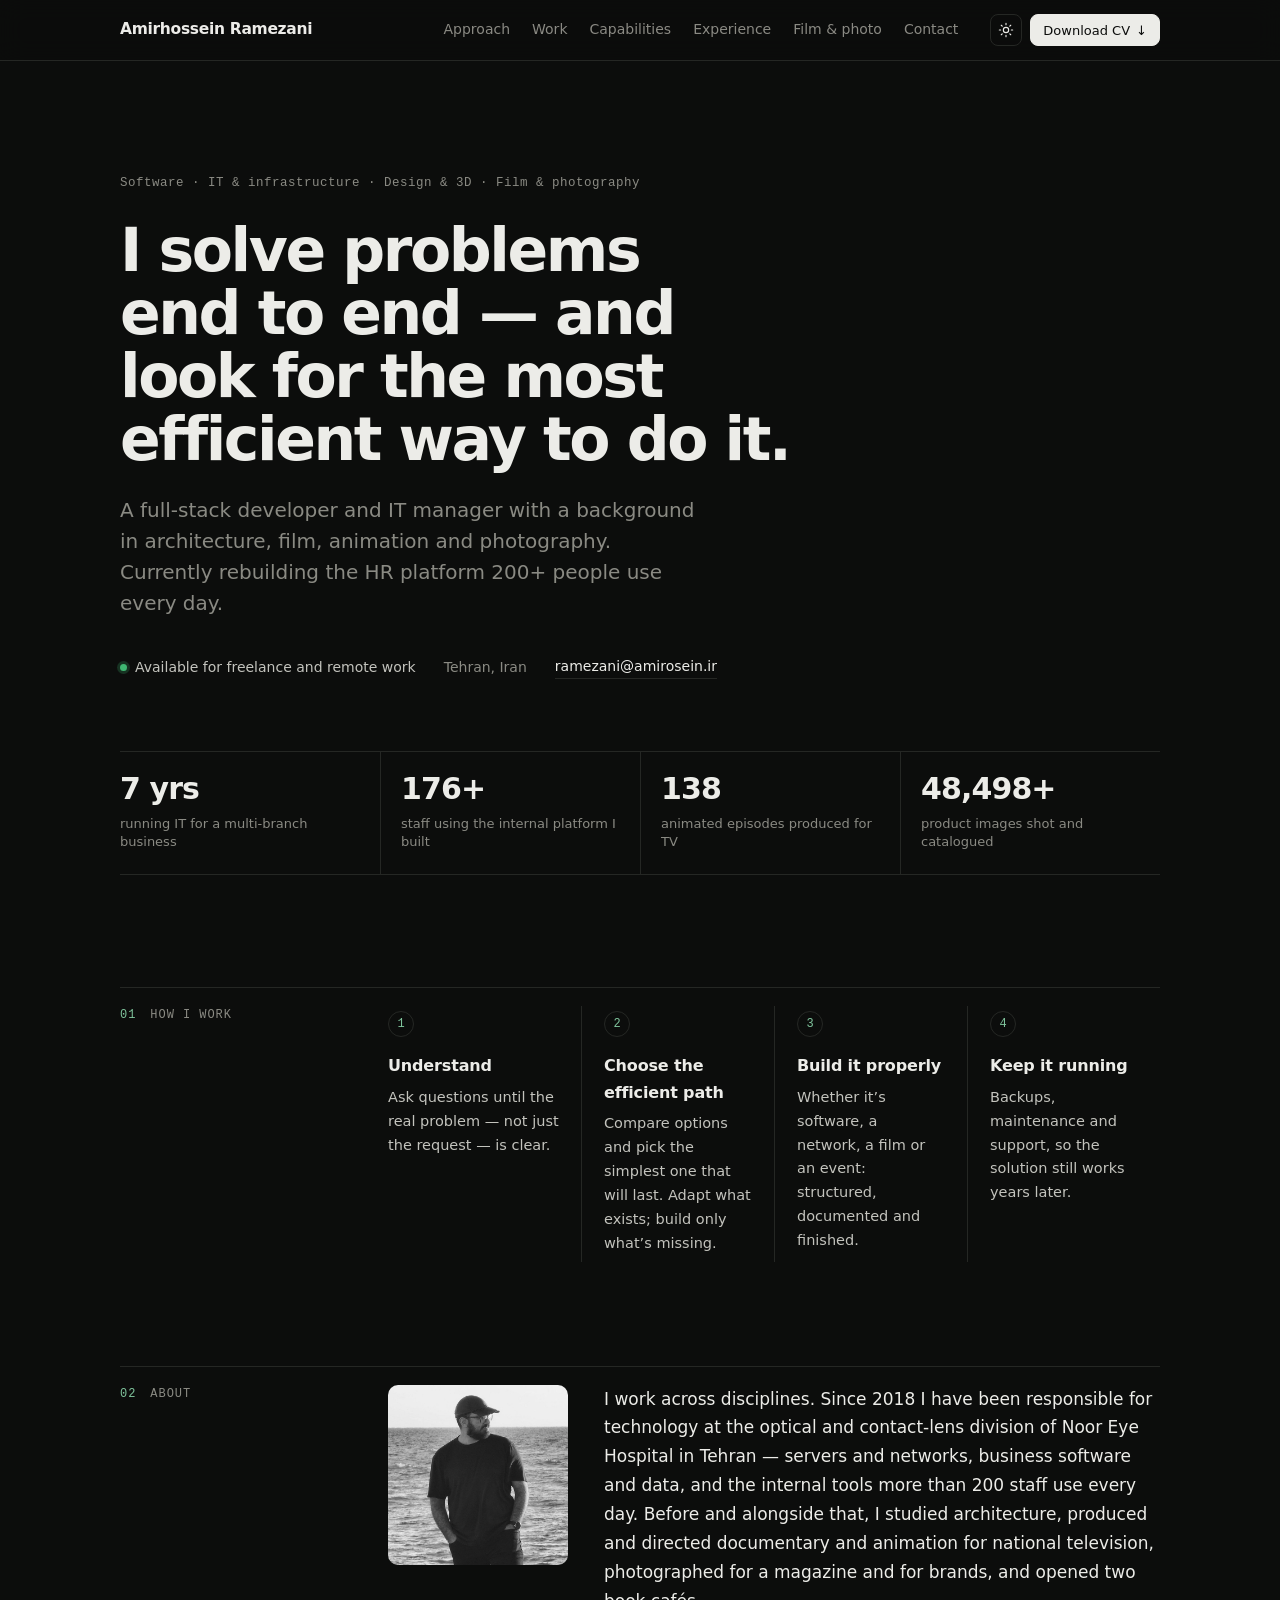
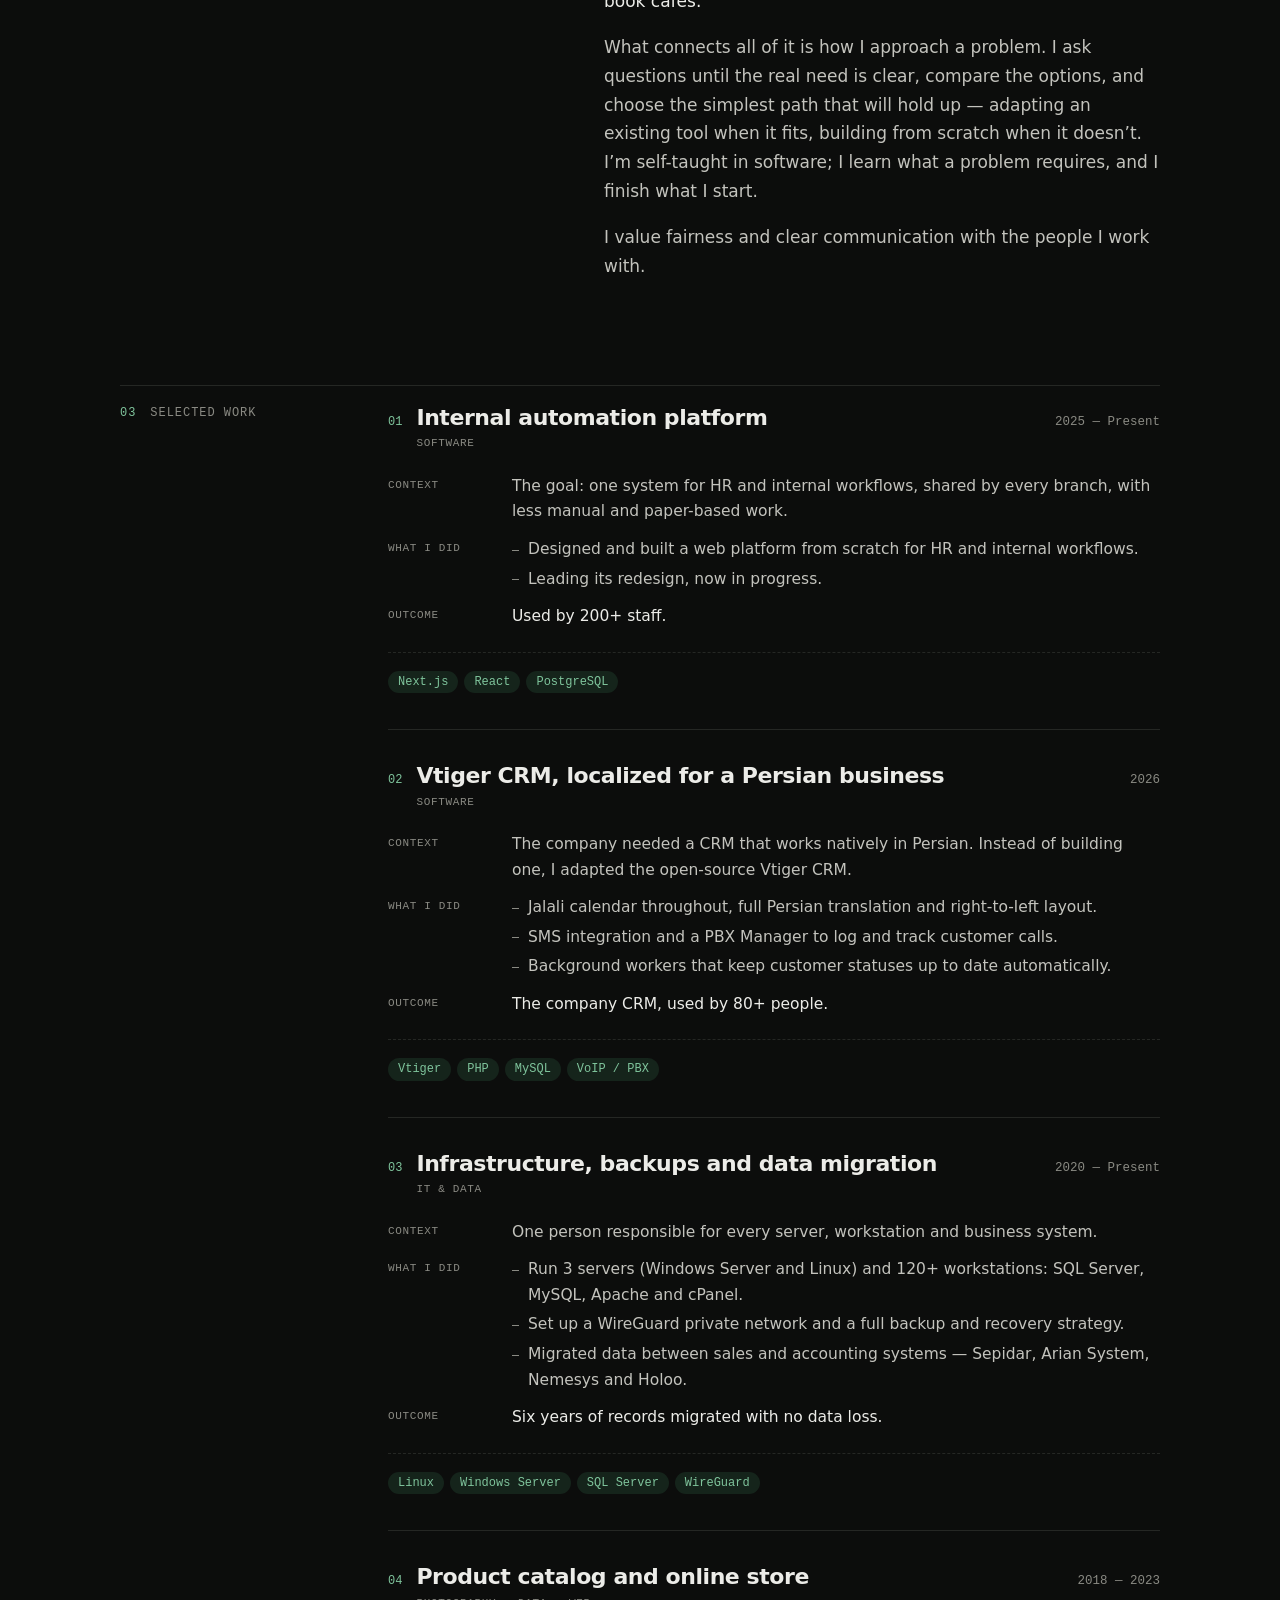
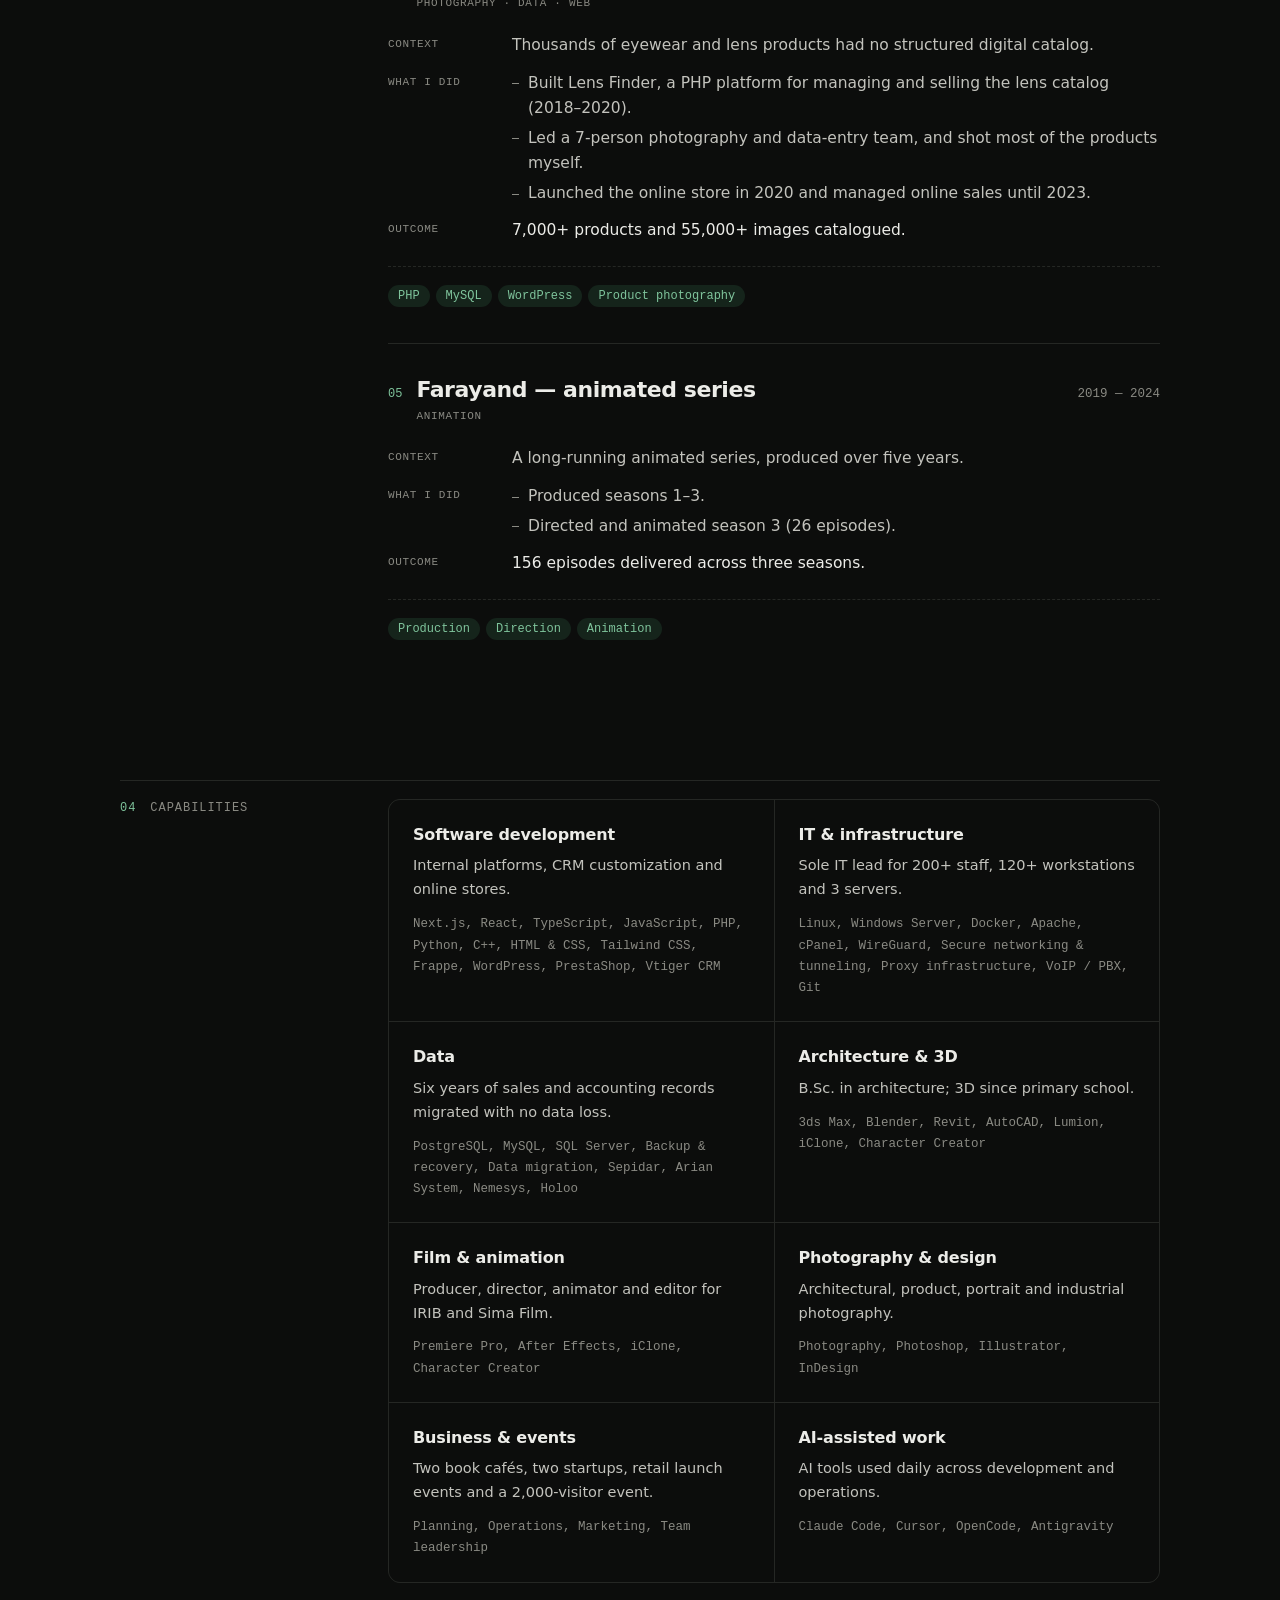
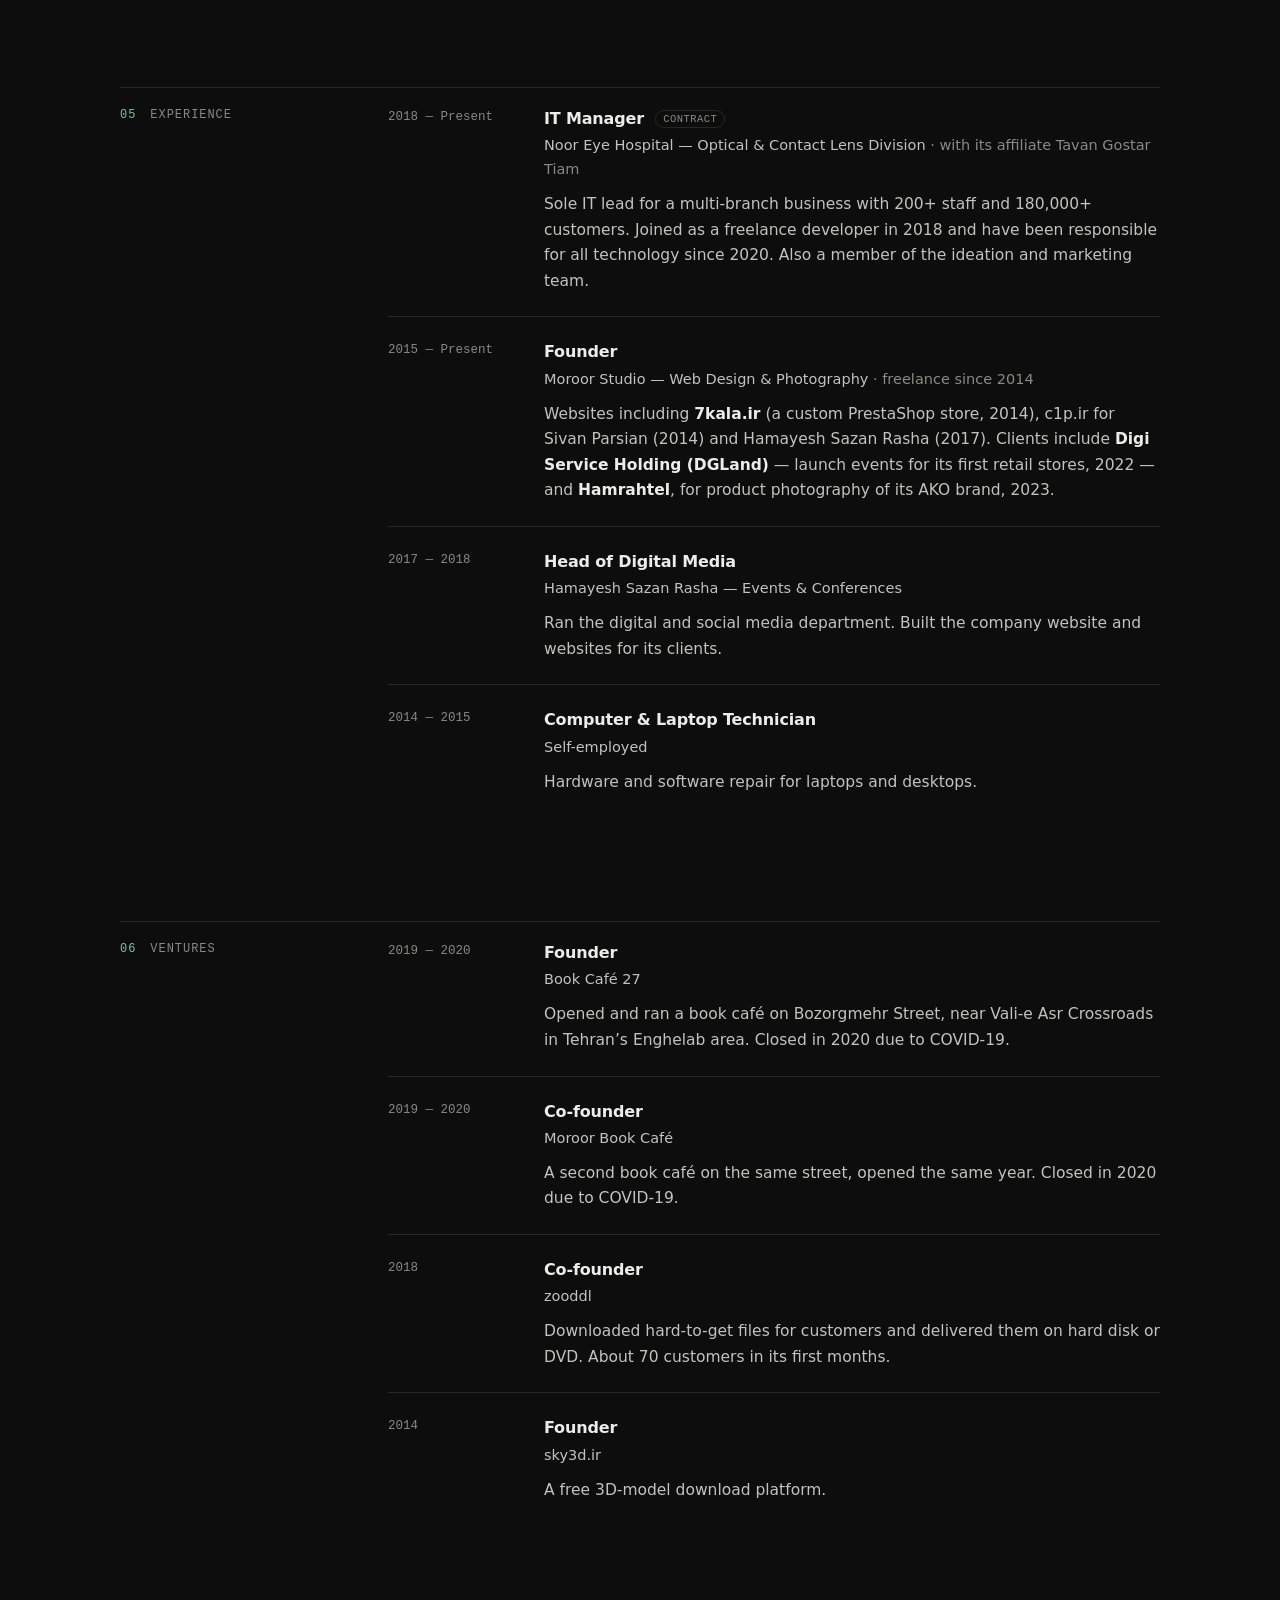
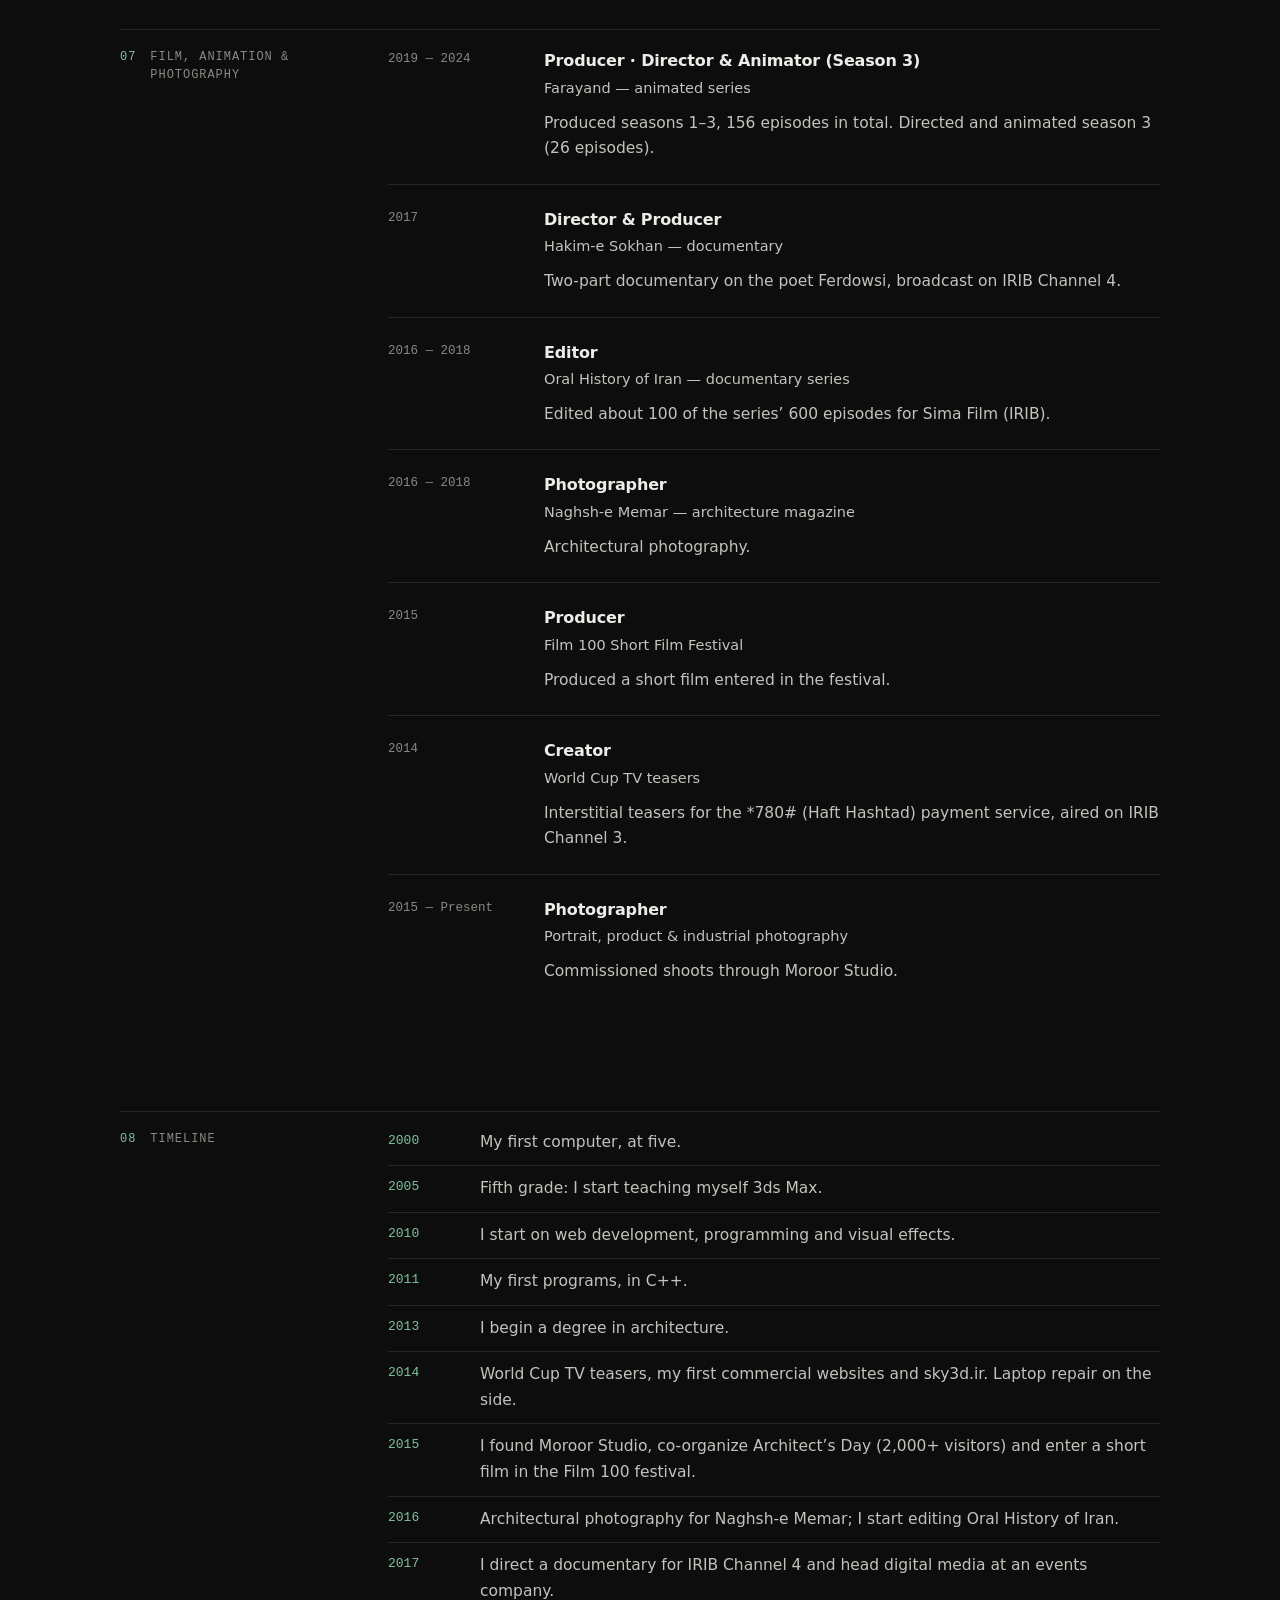
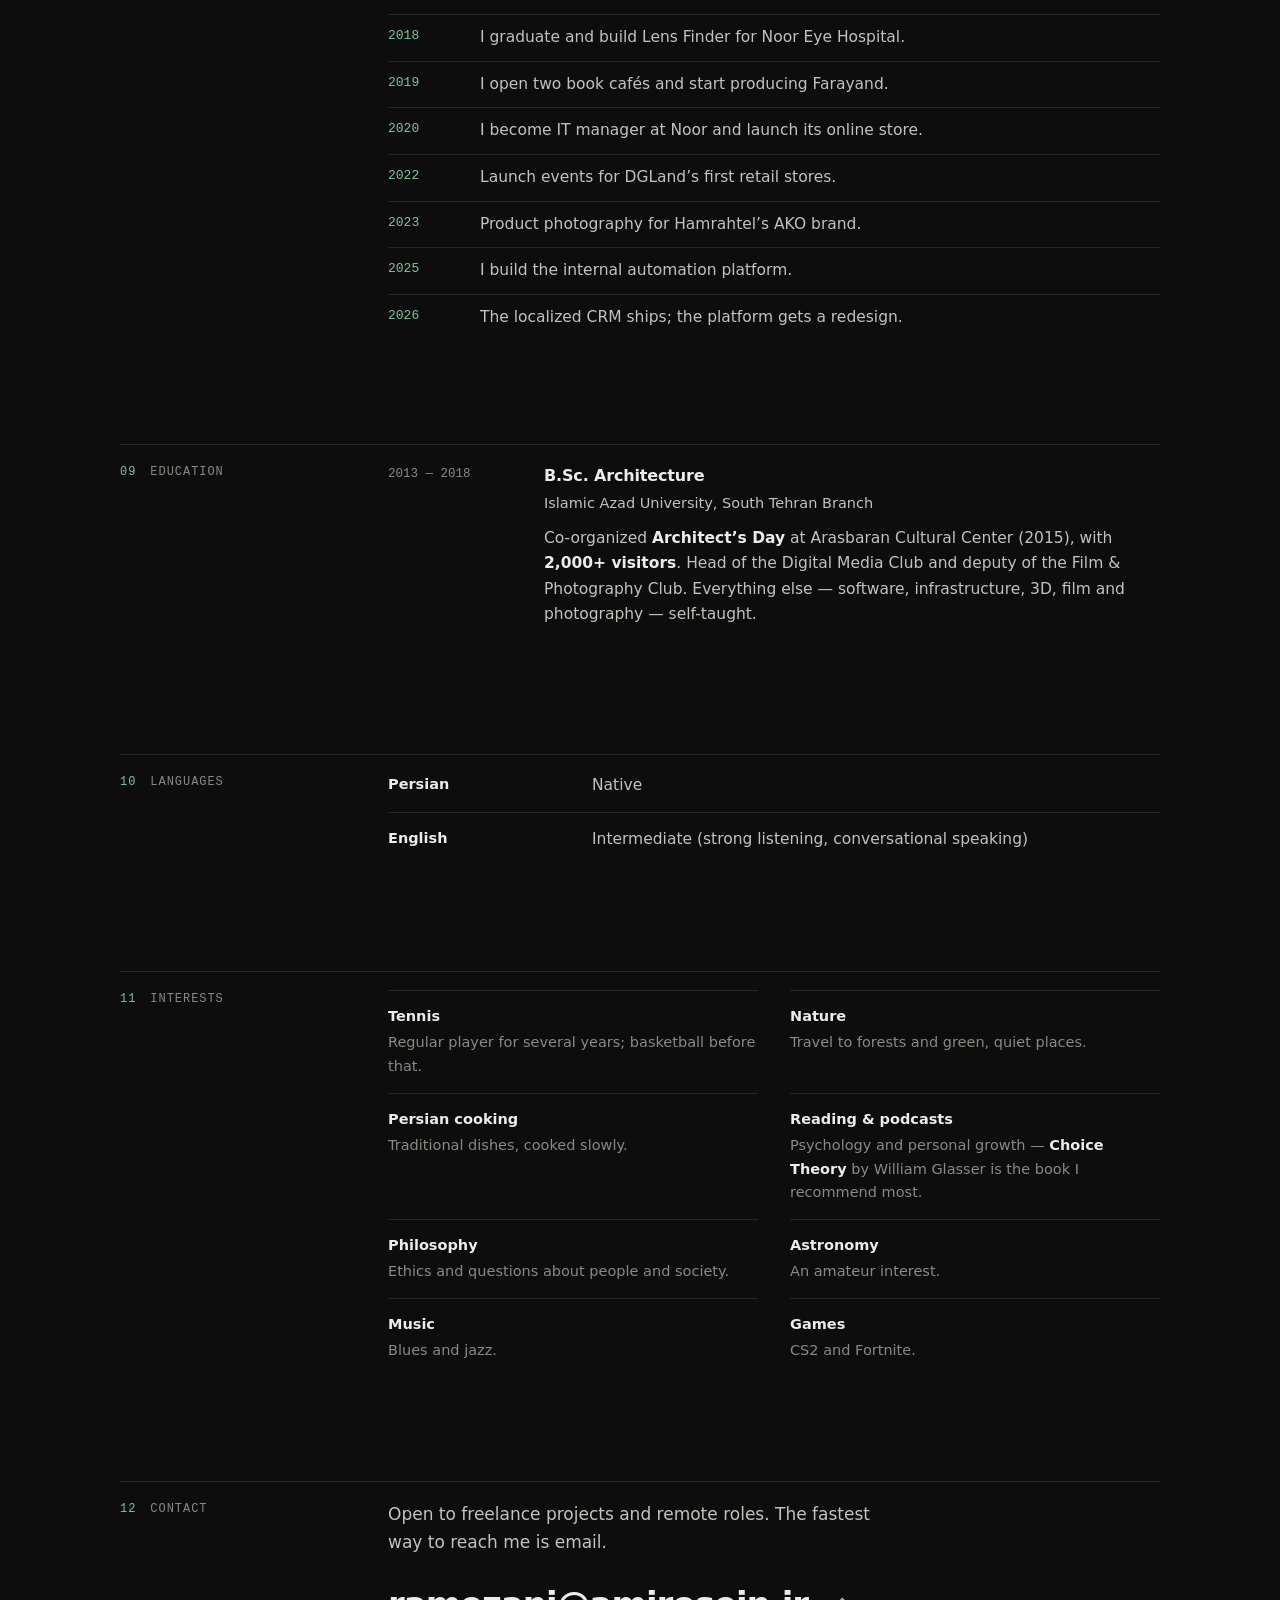
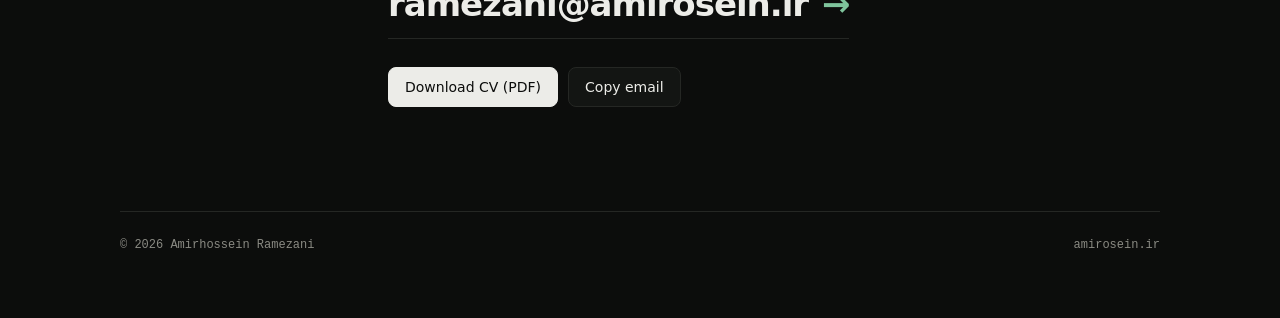
==== index.html @ 493bed0f "Publish site 2026-09-26 21:03 Co-Authored-By: Claude Opus 5.5 <noreply@anthropic.com>" ====
<!doctype html>
<html lang="en" dir="ltr" data-theme="dark">
<head>
<meta charset="utf-8">
<meta name="viewport" content="width=device-width, initial-scale=1">
<title>Amirhossein Ramezani — Software, IT &amp; Creative Production</title>
<meta name="description" content="Full-stack developer and IT manager in Tehran with a background in architecture, film, animation and photography. Eight years running IT and building internal software for a multi-branch business.">
<meta name="author" content="Amirhossein Ramezani">
<meta name="color-scheme" content="dark light">
<meta name="theme-color" content="#0C0D0C">
<link rel="canonical" href="https://cv.amirosein.ir/">

<meta property="og:type" content="profile">
<meta property="og:title" content="Amirhossein Ramezani — Software, IT &amp; Creative Production">
<meta property="og:description" content="Full-stack developer and IT manager in Tehran with a background in architecture, film, animation and photography. Eight years running IT and building internal software for a multi-branch business.">
<meta property="og:url" content="https://cv.amirosein.ir/">
<meta property="og:image" content="https://cv.amirosein.ir/assets/og-en.png">
<meta property="og:image:width" content="1200">
<meta property="og:image:height" content="630">
<meta property="og:image:alt" content="Amirhossein Ramezani — Full-Stack Developer · IT Manager · Creative Producer">
<meta property="og:locale" content="en_US">
<meta name="twitter:card" content="summary_large_image">
<link rel="icon" href="assets/favicon.svg" type="image/svg+xml">
<link rel="apple-touch-icon" href="assets/apple-touch-icon.png">
<link rel="preload" href="assets/fonts/geist-var.woff2" as="font" type="font/woff2" crossorigin>
<link rel="stylesheet" href="assets/style.css?v=a296cad6">
<script>
  (function(){var d=document.documentElement;d.classList.add('js');try{var t=localStorage.getItem('theme');if(t==='light'||t==='dark')d.setAttribute('data-theme',t)}catch(e){}})();
</script>
<script type="application/ld+json">{"@context":"https://schema.org","@type":"Person","name":"Amirhossein Ramezani","jobTitle":"Full-Stack Developer · IT Manager · Creative Producer","email":"mailto:ramezani@amirosein.ir","url":"https://cv.amirosein.ir","address":{"@type":"PostalAddress","addressLocality":"Tehran","addressCountry":"IR"},"alumniOf":"Islamic Azad University, South Tehran Branch","sameAs":[]}</script>
</head>
<body>
<a class="skip" href="#main">Skip to content</a>
<header class="top">
  <div class="progress" aria-hidden="true"></div>
  <div class="top-in">
    <a class="brand" href="#top">Amirhossein Ramezani</a>
    <nav class="nav" aria-label="Primary"><a href="#approach">Approach</a><a href="#work">Work</a><a href="#capabilities">Capabilities</a><a href="#experience">Experience</a><a href="#media">Film &amp; photo</a><a href="#contact">Contact</a></nav>
    <div class="tools">
      <button class="icon-btn menu" type="button" aria-label="Open menu" data-close="Close menu" aria-expanded="false" aria-controls="mnav">
        <svg viewBox="0 0 24 24" aria-hidden="true"><path d="M4 7h16M4 12h16M4 17h16"/></svg>
      </button>
      
      <button class="icon-btn theme" type="button" aria-label="Switch between dark and light" title="Switch between dark and light">
        <svg class="i-sun" viewBox="0 0 24 24" aria-hidden="true"><circle cx="12" cy="12" r="4"/><path d="M12 2v2M12 20v2M4.9 4.9l1.4 1.4M17.7 17.7l1.4 1.4M2 12h2M20 12h2M4.9 19.1l1.4-1.4M17.7 6.3l1.4-1.4"/></svg>
        <svg class="i-moon" viewBox="0 0 24 24" aria-hidden="true"><path d="M20 14.5A8 8 0 1 1 9.5 4a6.5 6.5 0 0 0 10.5 10.5z"/></svg>
      </button>
      <a class="btn primary sm" href="cv/Amirhossein-Ramezani-CV.pdf" download>Download CV <span aria-hidden="true">↓</span></a>
    </div>
  </div>
  <nav class="mnav" id="mnav" aria-label="Primary"><a href="#approach">Approach</a><a href="#work">Work</a><a href="#capabilities">Capabilities</a><a href="#experience">Experience</a><a href="#media">Film &amp; photo</a><a href="#contact">Contact</a></nav>
</header>

<main class="page" id="main">
  <section class="hero" id="top">
    <p class="eyebrow load-in">Software · IT &amp; infrastructure · Design &amp; 3D · Film &amp; photography</p>
    <h1 class="load-in">I solve problems end to end — and look for the most efficient way to do it.</h1>
    <p class="hero-sub load-in">A full-stack developer and IT manager with a background in architecture, film, animation and photography. Currently rebuilding the HR platform 200+ people use every day.</p>
    <div class="hero-meta load-in">
      <span class="status"><span class="dot" aria-hidden="true"></span>Available for freelance and remote work</span>
      <span>Tehran, Iran</span>
      <a href="mailto:ramezani@amirosein.ir" dir="ltr">ramezani@amirosein.ir</a>
    </div>
  </section>

  <dl class="stats">
    <div class="reveal"><dt>8 yrs</dt><dd>running IT for a multi-branch business</dd></div><div class="reveal"><dt>200+</dt><dd>staff using the internal platform I built</dd></div><div class="reveal"><dt>156</dt><dd>animated episodes produced for TV</dd></div><div class="reveal"><dt>55,000+</dt><dd>product images shot and catalogued</dd></div>
  </dl>

<section class="sec" id="approach" aria-labelledby="h-approach">
  <h2 class="sec-h" id="h-approach"><span class="n">01</span>How I work</h2>
  <div class="sec-body"><ol class="approach"><li class="reveal"><span class="n">1</span><h3>Understand</h3><p>Ask questions until the real problem — not just the request — is clear.</p></li><li class="reveal"><span class="n">2</span><h3>Choose the efficient path</h3><p>Compare options and pick the simplest one that will last. Adapt what exists; build only what’s missing.</p></li><li class="reveal"><span class="n">3</span><h3>Build it properly</h3><p>Whether it’s software, a network, a film or an event: structured, documented and finished.</p></li><li class="reveal"><span class="n">4</span><h3>Keep it running</h3><p>Backups, maintenance and support, so the solution still works years later.</p></li></ol></div>
</section>
<section class="sec" id="about" aria-labelledby="h-about">
  <h2 class="sec-h" id="h-about"><span class="n">02</span>About</h2>
  <div class="sec-body"><div class="about has-photo">
      <img class="portrait reveal" src="assets/portrait.jpg" alt="Amirhossein Ramezani" width="640" height="640" loading="lazy" decoding="async">
      <div class="prose reveal"><p>I work across disciplines. Since 2018 I have been responsible for technology at the optical and contact-lens division of Noor Eye Hospital in Tehran — servers and networks, business software and data, and the internal tools more than 200 staff use every day. Before and alongside that, I studied architecture, produced and directed documentary and animation for national television, photographed for a magazine and for brands, and opened two book cafés.</p><p>What connects all of it is how I approach a problem. I ask questions until the real need is clear, compare the options, and choose the simplest path that will hold up — adapting an existing tool when it fits, building from scratch when it doesn’t. I’m self-taught in software; I learn what a problem requires, and I finish what I start.</p><p>I value fairness and clear communication with the people I work with.</p></div>
    </div></div>
</section>
<section class="sec" id="work" aria-labelledby="h-work">
  <h2 class="sec-h" id="h-work"><span class="n">03</span>Selected work</h2>
  <div class="sec-body"><div class="cases">
<article class="case reveal">
  <header>
    <span class="idx">01</span>
    <h3>Internal automation platform<small>Software</small></h3>
    <span class="period">2025 — Present</span>
  </header>
  <dl>
    <dt>Context</dt><dd>The goal: one system for HR and internal workflows, shared by every branch, with less manual and paper-based work.</dd>
    <dt>What I did</dt><dd><ul><li>Designed and built a web platform from scratch for HR and internal workflows.</li><li>Leading its redesign, now in progress.</li></ul></dd>
    <dt>Outcome</dt><dd class="outcome">Used by 200+ staff.</dd>
  </dl>
  <ul class="stack"><li>Next.js</li><li>React</li><li>PostgreSQL</li></ul>
</article>
<article class="case reveal">
  <header>
    <span class="idx">02</span>
    <h3>Vtiger CRM, localized for a Persian business<small>Software</small></h3>
    <span class="period">2026</span>
  </header>
  <dl>
    <dt>Context</dt><dd>The company needed a CRM that works natively in Persian. Instead of building one, I adapted the open-source Vtiger CRM.</dd>
    <dt>What I did</dt><dd><ul><li>Jalali calendar throughout, full Persian translation and right-to-left layout.</li><li>SMS integration and a PBX Manager to log and track customer calls.</li><li>Background workers that keep customer statuses up to date automatically.</li></ul></dd>
    <dt>Outcome</dt><dd class="outcome">The company CRM, used by 80+ people.</dd>
  </dl>
  <ul class="stack"><li>Vtiger</li><li>PHP</li><li>MySQL</li><li>VoIP / PBX</li></ul>
</article>
<article class="case reveal">
  <header>
    <span class="idx">03</span>
    <h3>Infrastructure, backups and data migration<small>IT &amp; data</small></h3>
    <span class="period">2020 — Present</span>
  </header>
  <dl>
    <dt>Context</dt><dd>One person responsible for every server, workstation and business system.</dd>
    <dt>What I did</dt><dd><ul><li>Run 3 servers (Windows Server and Linux) and 120+ workstations: SQL Server, MySQL, Apache and cPanel.</li><li>Set up a WireGuard private network and a full backup and recovery strategy.</li><li>Migrated data between sales and accounting systems — Sepidar, Arian System, Nemesys and Holoo.</li></ul></dd>
    <dt>Outcome</dt><dd class="outcome">Six years of records migrated with no data loss.</dd>
  </dl>
  <ul class="stack"><li>Linux</li><li>Windows Server</li><li>SQL Server</li><li>WireGuard</li></ul>
</article>
<article class="case reveal">
  <header>
    <span class="idx">04</span>
    <h3>Product catalog and online store<small>Photography · Data · Web</small></h3>
    <span class="period">2018 — 2023</span>
  </header>
  <dl>
    <dt>Context</dt><dd>Thousands of eyewear and lens products had no structured digital catalog.</dd>
    <dt>What I did</dt><dd><ul><li>Built Lens Finder, a PHP platform for managing and selling the lens catalog (2018–2020).</li><li>Led a 7-person photography and data-entry team, and shot most of the products myself.</li><li>Launched the online store in 2020 and managed online sales until 2023.</li></ul></dd>
    <dt>Outcome</dt><dd class="outcome">7,000+ products and 55,000+ images catalogued.</dd>
  </dl>
  <ul class="stack"><li>PHP</li><li>MySQL</li><li>WordPress</li><li>Product photography</li></ul>
</article>
<article class="case reveal">
  <header>
    <span class="idx">05</span>
    <h3>Farayand — animated series<small>Animation</small></h3>
    <span class="period">2019 — 2024</span>
  </header>
  <dl>
    <dt>Context</dt><dd>A long-running animated series, produced over five years.</dd>
    <dt>What I did</dt><dd><ul><li>Produced seasons 1–3.</li><li>Directed and animated season 3 (26 episodes).</li></ul></dd>
    <dt>Outcome</dt><dd class="outcome">156 episodes delivered across three seasons.</dd>
  </dl>
  <ul class="stack"><li>Production</li><li>Direction</li><li>Animation</li></ul>
</article></div></div>
</section>
<section class="sec" id="capabilities" aria-labelledby="h-capabilities">
  <h2 class="sec-h" id="h-capabilities"><span class="n">04</span>Capabilities</h2>
  <div class="sec-body"><div class="caps"><div class="cap reveal"><h3>Software development</h3><p>Internal platforms, CRM customization and online stores.</p><p class="tools" dir="auto">Next.js, React, TypeScript, JavaScript, PHP, Python, C++, HTML &amp; CSS, Tailwind CSS, Frappe, WordPress, PrestaShop, Vtiger CRM</p></div><div class="cap reveal"><h3>IT &amp; infrastructure</h3><p>Sole IT lead for 200+ staff, 120+ workstations and 3 servers.</p><p class="tools" dir="auto">Linux, Windows Server, Docker, Apache, cPanel, WireGuard, Secure networking &amp; tunneling, Proxy infrastructure, VoIP / PBX, Git</p></div><div class="cap reveal"><h3>Data</h3><p>Six years of sales and accounting records migrated with no data loss.</p><p class="tools" dir="auto">PostgreSQL, MySQL, SQL Server, Backup &amp; recovery, Data migration, Sepidar, Arian System, Nemesys, Holoo</p></div><div class="cap reveal"><h3>Architecture &amp; 3D</h3><p>B.Sc. in architecture; 3D since primary school.</p><p class="tools" dir="auto">3ds Max, Blender, Revit, AutoCAD, Lumion, iClone, Character Creator</p></div><div class="cap reveal"><h3>Film &amp; animation</h3><p>Producer, director, animator and editor for IRIB and Sima Film.</p><p class="tools" dir="auto">Premiere Pro, After Effects, iClone, Character Creator</p></div><div class="cap reveal"><h3>Photography &amp; design</h3><p>Architectural, product, portrait and industrial photography.</p><p class="tools" dir="auto">Photography, Photoshop, Illustrator, InDesign</p></div><div class="cap reveal"><h3>Business &amp; events</h3><p>Two book cafés, two startups, retail launch events and a 2,000-visitor event.</p><p class="tools" dir="auto">Planning, Operations, Marketing, Team leadership</p></div><div class="cap reveal"><h3>AI-assisted work</h3><p>AI tools used daily across development and operations.</p><p class="tools" dir="auto">Claude Code, Cursor, OpenCode, Antigravity</p></div></div></div>
</section>
<section class="sec" id="experience" aria-labelledby="h-experience">
  <h2 class="sec-h" id="h-experience"><span class="n">05</span>Experience</h2>
  <div class="sec-body"><div class="rows">
<div class="row reveal">
  <div class="when">2018 — Present</div>
  <div class="what">
    <h3>IT Manager <span class="tag">Contract</span></h3>
    <p class="org">Noor Eye Hospital — Optical &amp; Contact Lens Division <span class="note">· with its affiliate Tavan Gostar Tiam</span></p>
    <p class="txt">Sole IT lead for a multi-branch business with 200+ staff and 180,000+ customers. Joined as a freelance developer in 2018 and have been responsible for all technology since 2020. Also a member of the ideation and marketing team.</p>
  </div>
</div>
<div class="row reveal">
  <div class="when">2015 — Present</div>
  <div class="what">
    <h3>Founder</h3>
    <p class="org">Moroor Studio — Web Design &amp; Photography <span class="note">· freelance since 2014</span></p>
    <p class="txt">Websites including <strong>7kala.ir</strong> (a custom PrestaShop store, 2014), c1p.ir for Sivan Parsian (2014) and Hamayesh Sazan Rasha (2017). Clients include <strong>Digi Service Holding (DGLand)</strong> — launch events for its first retail stores, 2022 — and <strong>Hamrahtel</strong>, for product photography of its AKO brand, 2023.</p>
  </div>
</div>
<div class="row reveal">
  <div class="when">2017 — 2018</div>
  <div class="what">
    <h3>Head of Digital Media</h3>
    <p class="org">Hamayesh Sazan Rasha — Events &amp; Conferences</p>
    <p class="txt">Ran the digital and social media department. Built the company website and websites for its clients.</p>
  </div>
</div>
<div class="row reveal">
  <div class="when">2014 — 2015</div>
  <div class="what">
    <h3>Computer &amp; Laptop Technician</h3>
    <p class="org">Self-employed</p>
    <p class="txt">Hardware and software repair for laptops and desktops.</p>
  </div>
</div></div></div>
</section>
<section class="sec" id="ventures" aria-labelledby="h-ventures">
  <h2 class="sec-h" id="h-ventures"><span class="n">06</span>Ventures</h2>
  <div class="sec-body"><div class="rows">
<div class="row reveal">
  <div class="when">2019 — 2020</div>
  <div class="what">
    <h3>Founder</h3>
    <p class="org">Book Café 27</p>
    <p class="txt">Opened and ran a book café on Bozorgmehr Street, near Vali-e Asr Crossroads in Tehran’s Enghelab area. Closed in 2020 due to COVID-19.</p>
  </div>
</div>
<div class="row reveal">
  <div class="when">2019 — 2020</div>
  <div class="what">
    <h3>Co-founder</h3>
    <p class="org">Moroor Book Café</p>
    <p class="txt">A second book café on the same street, opened the same year. Closed in 2020 due to COVID-19.</p>
  </div>
</div>
<div class="row reveal">
  <div class="when">2018</div>
  <div class="what">
    <h3>Co-founder</h3>
    <p class="org">zooddl</p>
    <p class="txt">Downloaded hard-to-get files for customers and delivered them on hard disk or DVD. About 70 customers in its first months.</p>
  </div>
</div>
<div class="row reveal">
  <div class="when">2014</div>
  <div class="what">
    <h3>Founder</h3>
    <p class="org">sky3d.ir</p>
    <p class="txt">A free 3D-model download platform.</p>
  </div>
</div></div></div>
</section>
<section class="sec" id="media" aria-labelledby="h-media">
  <h2 class="sec-h" id="h-media"><span class="n">07</span>Film, animation &amp; photography</h2>
  <div class="sec-body"><div class="rows">
<div class="row reveal">
  <div class="when">2019 — 2024</div>
  <div class="what">
    <h3>Producer · Director &amp; Animator (Season 3)</h3>
    <p class="org">Farayand — animated series</p>
    <p class="txt">Produced seasons 1–3, 156 episodes in total. Directed and animated season 3 (26 episodes).</p>
  </div>
</div>
<div class="row reveal">
  <div class="when">2017</div>
  <div class="what">
    <h3>Director &amp; Producer</h3>
    <p class="org">Hakim-e Sokhan — documentary</p>
    <p class="txt">Two-part documentary on the poet Ferdowsi, broadcast on IRIB Channel 4.</p>
  </div>
</div>
<div class="row reveal">
  <div class="when">2016 — 2018</div>
  <div class="what">
    <h3>Editor</h3>
    <p class="org">Oral History of Iran — documentary series</p>
    <p class="txt">Edited about 100 of the series’ 600 episodes for Sima Film (IRIB).</p>
  </div>
</div>
<div class="row reveal">
  <div class="when">2016 — 2018</div>
  <div class="what">
    <h3>Photographer</h3>
    <p class="org">Naghsh-e Memar — architecture magazine</p>
    <p class="txt">Architectural photography.</p>
  </div>
</div>
<div class="row reveal">
  <div class="when">2015</div>
  <div class="what">
    <h3>Producer</h3>
    <p class="org">Film 100 Short Film Festival</p>
    <p class="txt">Produced a short film entered in the festival.</p>
  </div>
</div>
<div class="row reveal">
  <div class="when">2014</div>
  <div class="what">
    <h3>Creator</h3>
    <p class="org">World Cup TV teasers</p>
    <p class="txt">Interstitial teasers for the *780# (Haft Hashtad) payment service, aired on IRIB Channel 3.</p>
  </div>
</div>
<div class="row reveal">
  <div class="when">2015 — Present</div>
  <div class="what">
    <h3>Photographer</h3>
    <p class="org">Portrait, product &amp; industrial photography</p>
    <p class="txt">Commissioned shoots through Moroor Studio.</p>
  </div>
</div></div></div>
</section>
<section class="sec" id="timeline" aria-labelledby="h-timeline">
  <h2 class="sec-h" id="h-timeline"><span class="n">08</span>Timeline</h2>
  <div class="sec-body"><ol class="timeline"><li class="reveal"><span class="y">2000</span><p>My first computer, at five.</p></li><li class="reveal"><span class="y">2005</span><p>Fifth grade: I start teaching myself 3ds Max.</p></li><li class="reveal"><span class="y">2010</span><p>I start on web development, programming and visual effects.</p></li><li class="reveal"><span class="y">2011</span><p>My first programs, in C++.</p></li><li class="reveal"><span class="y">2013</span><p>I begin a degree in architecture.</p></li><li class="reveal"><span class="y">2014</span><p>World Cup TV teasers, my first commercial websites and sky3d.ir. Laptop repair on the side.</p></li><li class="reveal"><span class="y">2015</span><p>I found Moroor Studio, co-organize Architect’s Day (2,000+ visitors) and enter a short film in the Film 100 festival.</p></li><li class="reveal"><span class="y">2016</span><p>Architectural photography for Naghsh-e Memar; I start editing Oral History of Iran.</p></li><li class="reveal"><span class="y">2017</span><p>I direct a documentary for IRIB Channel 4 and head digital media at an events company.</p></li><li class="reveal"><span class="y">2018</span><p>I graduate and build Lens Finder for Noor Eye Hospital.</p></li><li class="reveal"><span class="y">2019</span><p>I open two book cafés and start producing Farayand.</p></li><li class="reveal"><span class="y">2020</span><p>I become IT manager at Noor and launch its online store.</p></li><li class="reveal"><span class="y">2022</span><p>Launch events for DGLand’s first retail stores.</p></li><li class="reveal"><span class="y">2023</span><p>Product photography for Hamrahtel’s AKO brand.</p></li><li class="reveal"><span class="y">2025</span><p>I build the internal automation platform.</p></li><li class="reveal"><span class="y">2026</span><p>The localized CRM ships; the platform gets a redesign.</p></li></ol></div>
</section>
<section class="sec" id="education" aria-labelledby="h-education">
  <h2 class="sec-h" id="h-education"><span class="n">09</span>Education</h2>
  <div class="sec-body"><div class="rows">
<div class="row reveal">
  <div class="when">2013 — 2018</div>
  <div class="what">
    <h3>B.Sc. Architecture</h3>
    <p class="org">Islamic Azad University, South Tehran Branch</p>
    <p class="txt">Co-organized <strong>Architect’s Day</strong> at Arasbaran Cultural Center (2015), with <strong>2,000+ visitors</strong>. Head of the Digital Media Club and deputy of the Film &amp; Photography Club. Everything else — software, infrastructure, 3D, film and photography — self-taught.</p>
  </div>
</div></div></div>
</section>
<section class="sec" id="languages" aria-labelledby="h-languages">
  <h2 class="sec-h" id="h-languages"><span class="n">10</span>Languages</h2>
  <div class="sec-body"><div class="kv"><div class="kv-row reveal"><div class="k">Persian</div><div class="v">Native</div></div><div class="kv-row reveal"><div class="k">English</div><div class="v">Intermediate (strong listening, conversational speaking)</div></div></div></div>
</section>
<section class="sec" id="interests" aria-labelledby="h-interests">
  <h2 class="sec-h" id="h-interests"><span class="n">11</span>Interests</h2>
  <div class="sec-body"><div class="interests"><div class="reveal"><h3>Tennis</h3><p>Regular player for several years; basketball before that.</p></div><div class="reveal"><h3>Nature</h3><p>Travel to forests and green, quiet places.</p></div><div class="reveal"><h3>Persian cooking</h3><p>Traditional dishes, cooked slowly.</p></div><div class="reveal"><h3>Reading &amp; podcasts</h3><p>Psychology and personal growth — <strong>Choice Theory</strong> by William Glasser is the book I recommend most.</p></div><div class="reveal"><h3>Philosophy</h3><p>Ethics and questions about people and society.</p></div><div class="reveal"><h3>Astronomy</h3><p>An amateur interest.</p></div><div class="reveal"><h3>Music</h3><p>Blues and jazz.</p></div><div class="reveal"><h3>Games</h3><p>CS2 and Fortnite.</p></div></div></div>
</section>
<section class="sec" id="contact" aria-labelledby="h-contact">
  <h2 class="sec-h" id="h-contact"><span class="n">12</span>Contact</h2>
  <div class="sec-body"><div class="contact">
      <p class="contact-lead reveal">Open to freelance projects and remote roles. The fastest way to reach me is email.</p>
      <a class="mail reveal" href="mailto:ramezani@amirosein.ir" dir="ltr">ramezani@amirosein.ir<span aria-hidden="true">→</span></a>
      <div class="actions reveal">
        <a class="btn primary" href="cv/Amirhossein-Ramezani-CV.pdf" download>Download CV (PDF)</a>
        <button class="btn" type="button" data-copy="ramezani@amirosein.ir" data-done="Copied">Copy email</button>
        
        
      </div>
    </div></div>
</section>
  <footer class="foot">
    <span>© 2026 Amirhossein Ramezani</span>
    <span>amirosein.ir</span>
  </footer>
</main>
<script src="assets/main.js?v=2a4272f1" defer></script>
</body>
</html>
---- assets/style.css ----
/* amirosein.ir — site styles. Dark by default; [data-theme="light"] switches to light. */
@font-face { font-family: 'Geist'; src: url(fonts/geist-var.woff2) format('woff2'); font-weight: 100 900; font-display: swap; }
@font-face { font-family: 'Geist Mono'; src: url(fonts/geist-mono-var.woff2) format('woff2'); font-weight: 100 900; font-display: swap; }
@font-face {
  font-family: 'Vazirmatn'; src: url(fonts/vazirmatn-arabic-var.woff2) format('woff2'); font-weight: 100 900; font-display: swap;
  unicode-range: U+0600-06FF, U+0750-077F, U+0870-088E, U+0890-0891, U+0897-08E1, U+08E3-08FF, U+200C-200E, U+2010-2011, U+204F, U+2E41, U+FB50-FDFF, U+FE70-FE74, U+FE76-FEFC;
}

:root {
  --bg: #0c0d0c; --surface: #131513; --ink: #ecece8; --ink-2: #c3c3bd; --muted: #8a8a83; --line: #252724;
  --accent: #7fc49c; --accent-soft: #15241b; --status: #3fb872;
  --sans: 'Geist', 'Vazirmatn', ui-sans-serif, system-ui, sans-serif;
  --mono: 'Geist Mono', 'Vazirmatn', ui-monospace, monospace;
  --ease: cubic-bezier(.2, .7, .2, 1);
  color-scheme: dark;
}
:root[data-theme="light"] {
  --bg: #fafaf8; --surface: #ffffff; --ink: #141413; --ink-2: #3f3f3c; --muted: #6f6f69; --line: #e6e5df;
  --accent: #1d5c3d; --accent-soft: #eaf2ed; --status: #22884d;
  color-scheme: light;
}
:root[lang="fa"] { --sans: 'Vazirmatn', 'Geist', system-ui, sans-serif; --mono: 'Vazirmatn', 'Geist Mono', monospace; }

* { box-sizing: border-box; }
html { scroll-behavior: smooth; scroll-padding-top: 84px; -webkit-text-size-adjust: 100%; }
body { margin: 0; background: var(--bg); color: var(--ink); font: 400 15.5px/1.65 var(--sans); -webkit-font-smoothing: antialiased; text-rendering: optimizeLegibility; transition: background-color .3s, color .3s; }
[lang="fa"] body { line-height: 1.95; }
a { color: inherit; text-decoration: none; }
h1, h2, h3, p, dl, dd { margin: 0; }
ul, ol { margin: 0; padding: 0; list-style: none; }
strong { color: var(--ink); font-weight: 600; }
::selection { background: var(--accent); color: var(--bg); }
:focus-visible { outline: 2px solid var(--accent); outline-offset: 3px; border-radius: 4px; }

.skip { position: absolute; inset-inline-start: 16px; top: -60px; z-index: 100; padding: 10px 14px; border-radius: 8px; background: var(--ink); color: var(--bg); }
.skip:focus { top: 12px; }

/* ---------- top bar ---------- */
.top { position: sticky; top: 0; z-index: 20; background: color-mix(in srgb, var(--bg) 84%, transparent); backdrop-filter: blur(12px); -webkit-backdrop-filter: blur(12px); border-bottom: 1px solid var(--line); }
.top-in { max-width: 1120px; margin: 0 auto; padding: 0 40px; height: 60px; display: flex; align-items: center; gap: 32px; }
.brand { font-weight: 600; letter-spacing: -.02em; white-space: nowrap; }
.nav { display: flex; gap: 22px; margin-inline-start: auto; font-size: 14px; color: var(--muted); }
.nav a { transition: color .2s; }
.nav a:hover, .nav a.on { color: var(--ink); }
.tools { display: flex; align-items: center; gap: 8px; }
.icon-btn { display: inline-grid; place-items: center; width: 32px; height: 32px; padding: 0; border-radius: 8px; border: 1px solid var(--line); background: none; color: var(--ink); font: 600 12px/1 var(--sans); cursor: pointer; transition: border-color .2s; }
.icon-btn:hover { border-color: var(--muted); }
.icon-btn svg { width: 16px; height: 16px; fill: none; stroke: currentColor; stroke-width: 1.7; stroke-linecap: round; stroke-linejoin: round; }
.theme .i-moon, [data-theme="light"] .theme .i-sun { display: none; }
[data-theme="light"] .theme .i-moon { display: block; }
.menu { display: none; }
.mnav { display: none; }
.progress { position: absolute; inset-inline-start: 0; bottom: -1px; width: 100%; height: 2px; background: var(--accent); transform: scaleX(0); transform-origin: 0 50%; pointer-events: none; }
html[dir="rtl"] .progress { transform-origin: 100% 50%; }

/* ---------- layout ---------- */
.page { max-width: 1120px; margin: 0 auto; padding: 0 40px; }

.hero { padding: 112px 0 72px; }
.eyebrow { font: 500 12.5px/1.6 var(--mono); letter-spacing: .04em; color: var(--muted); }
.hero h1 { margin-top: 26px; max-width: 19ch; font-size: clamp(36px, 5.2vw, 60px); font-weight: 580; letter-spacing: -.04em; line-height: 1.05; text-wrap: balance; }
[lang="fa"] .hero h1 { max-width: 22ch; font-weight: 700; letter-spacing: 0; line-height: 1.45; font-size: clamp(30px, 4.4vw, 50px); }
.hero-sub { margin-top: 24px; max-width: 46ch; font-size: clamp(17px, 1.6vw, 20px); line-height: 1.55; color: var(--muted); }
[lang="fa"] .hero-sub { line-height: 1.9; }
.hero-meta { display: flex; flex-wrap: wrap; align-items: center; gap: 10px 28px; margin-top: 36px; font-size: 14px; color: var(--muted); }
.hero-meta a { color: var(--ink); border-bottom: 1px solid var(--line); transition: border-color .2s; }
.hero-meta a:hover { border-color: var(--ink); }
.status { display: inline-flex; align-items: center; gap: 8px; color: var(--ink-2); }
.dot { width: 7px; height: 7px; border-radius: 50%; background: var(--status); box-shadow: 0 0 0 3px color-mix(in srgb, var(--status) 22%, transparent); animation: dot-pulse 2.6s ease-in-out infinite; }
@keyframes dot-pulse {
  0%, 100% { box-shadow: 0 0 0 3px color-mix(in srgb, var(--status) 22%, transparent); }
  50% { box-shadow: 0 0 0 7px color-mix(in srgb, var(--status) 5%, transparent); }
}

.stats { display: grid; grid-template-columns: repeat(4, minmax(0, 1fr)); margin: 0 0 112px; border-top: 1px solid var(--line); border-bottom: 1px solid var(--line); }
.stats > div { padding: 20px 20px 22px 0; }
.stats > div + div { padding-inline-start: 20px; border-inline-start: 1px solid var(--line); }
[dir="rtl"] .stats > div { padding: 20px 0 22px 20px; }
[dir="rtl"] .stats > div + div { padding-inline-start: 20px; }
.stats dt { font-size: 30px; font-weight: 560; letter-spacing: -.03em; line-height: 1.15; font-variant-numeric: tabular-nums; }
[lang="fa"] .stats dt { letter-spacing: 0; font-weight: 700; }
.stats dd { margin-top: 8px; font-size: 13px; line-height: 1.45; color: var(--muted); }
[lang="fa"] .stats dd { line-height: 1.8; }

.sec { display: grid; grid-template-columns: 220px minmax(0, 1fr); gap: 0 48px; margin-bottom: 104px; padding-top: 18px; border-top: 1px solid var(--line); }
.sec-h { position: sticky; top: 84px; align-self: start; display: flex; align-items: baseline; gap: 14px; font: 500 12px/1.5 var(--mono); letter-spacing: .08em; text-transform: uppercase; color: var(--muted); }
[lang="fa"] .sec-h { font-size: 13.5px; letter-spacing: 0; }
.sec-h .n { color: var(--accent); }

/* approach */
.approach { display: grid; grid-template-columns: repeat(4, minmax(0, 1fr)); }
.approach li { padding-block: 4px 6px; padding-inline: 0 22px; }
.approach li + li { padding-inline-start: 22px; border-inline-start: 1px solid var(--line); }
.approach .n { display: inline-grid; place-items: center; width: 26px; height: 26px; border-radius: 50%; border: 1px solid var(--line); font: 500 12px/1 var(--mono); color: var(--accent); }
.approach h3 { margin-top: 16px; font-size: 16px; font-weight: 580; letter-spacing: -.01em; }
.approach p { margin-top: 6px; font-size: 14.5px; color: var(--ink-2); }

/* case studies */
.case { padding-bottom: 36px; }
.case + .case { border-top: 1px solid var(--line); padding-top: 32px; }
.case header { display: grid; grid-template-columns: auto minmax(0, 1fr) auto; align-items: baseline; gap: 14px; margin-bottom: 22px; }
.case .idx { font: 500 12px/1 var(--mono); color: var(--accent); }
.case h3 { font-size: 22px; font-weight: 600; letter-spacing: -.02em; line-height: 1.3; }
[lang="fa"] .case h3 { letter-spacing: 0; line-height: 1.6; font-size: 20px; }
.case h3 small { display: block; margin-top: 4px; font: 500 11px/1.4 var(--mono); letter-spacing: .06em; text-transform: uppercase; color: var(--muted); }
[lang="fa"] .case h3 small { font-size: 12.5px; letter-spacing: 0; }
.case .period { font: 400 12.5px/1 var(--mono); color: var(--muted); white-space: nowrap; }
.case dl { display: grid; grid-template-columns: 104px minmax(0, 1fr); gap: 12px 20px; }
.case dt { font: 500 11px/2.1 var(--mono); letter-spacing: .06em; text-transform: uppercase; color: var(--muted); }
[lang="fa"] .case dt { font-size: 12.5px; letter-spacing: 0; line-height: 2.3; }
.case dd { color: var(--ink-2); }
.case dd li { position: relative; padding-inline-start: 16px; }
.case dd li + li { margin-top: 4px; }
.case dd li::before { content: ''; position: absolute; inset-inline-start: 0; top: .82em; width: 7px; height: 1px; background: var(--muted); }
[lang="fa"] .case dd li::before { top: 1em; }
.case .outcome { color: var(--ink); font-weight: 520; }
.stack { display: flex; flex-wrap: wrap; gap: 6px; margin-top: 22px; padding-top: 18px; border-top: 1px dashed var(--line); }
.stack li { padding: 4px 10px; border-radius: 99px; background: var(--accent-soft); color: var(--accent); font: 500 12px/1.2 var(--mono); }

/* capabilities */
.caps { display: grid; grid-template-columns: repeat(2, minmax(0, 1fr)); gap: 1px; background: var(--line); border: 1px solid var(--line); border-radius: 12px; overflow: hidden; }
.cap { background: var(--bg); padding: 22px 24px; transition: background-color .3s; }
.cap h3 { font-size: 16px; font-weight: 580; letter-spacing: -.01em; }
.cap p { margin-top: 6px; color: var(--ink-2); font-size: 14.5px; }
.cap .tools { margin-top: 12px; font: 400 12.5px/1.7 var(--mono); color: var(--muted); }

/* about */
.about.has-photo { display: grid; grid-template-columns: 180px minmax(0, 1fr); gap: 36px; align-items: start; }
.portrait { display: block; width: 100%; height: auto; aspect-ratio: 1; object-fit: cover; border-radius: 10px; filter: grayscale(1); transition: filter .4s var(--ease); }
.portrait:hover { filter: grayscale(0); }
.prose p { color: var(--ink-2); font-size: 17px; line-height: 1.7; max-width: 62ch; }
[lang="fa"] .prose p { line-height: 2; }
.prose p + p { margin-top: 1em; }
.prose p:first-child { color: var(--ink); }

/* rows: experience, ventures, media, education */
.row { display: grid; grid-template-columns: 132px minmax(0, 1fr); gap: 24px; padding: 22px 0; border-top: 1px solid var(--line); }
.row:first-child { border-top: 0; padding-top: 0; }
.when { font: 400 12.5px/1.9 var(--mono); color: var(--muted); font-variant-numeric: tabular-nums; }
[lang="fa"] .when { font-size: 13px; line-height: 2.2; }
.what h3 { font-size: 16px; font-weight: 580; letter-spacing: -.01em; }
.tag { margin-inline-start: 6px; padding: 2px 7px; border: 1px solid var(--line); border-radius: 99px; font: 500 10.5px/1 var(--mono); letter-spacing: .04em; text-transform: uppercase; color: var(--muted); vertical-align: 2px; }
.org { margin-top: 2px; color: var(--ink-2); font-size: 14.5px; }
.org .note { color: var(--muted); }
.txt { margin-top: 10px; color: var(--ink-2); max-width: 64ch; }

/* timeline */
.timeline li { display: grid; grid-template-columns: 72px minmax(0, 1fr); gap: 20px; padding: 10px 0; border-top: 1px solid var(--line); }
.timeline li:first-child { border-top: 0; padding-top: 0; }
.timeline .y { font: 500 13px/1.7 var(--mono); color: var(--accent); }
.timeline p { color: var(--ink-2); }

/* languages & interests */
.kv-row { display: grid; grid-template-columns: 180px minmax(0, 1fr); gap: 24px; padding: 14px 0; border-top: 1px solid var(--line); }
.kv-row:first-child { border-top: 0; padding-top: 0; }
.kv .k { font-weight: 560; font-size: 14.5px; }
.kv .v { color: var(--ink-2); }
.interests { display: grid; grid-template-columns: repeat(2, minmax(0, 1fr)); gap: 0 32px; }
.interests > div { padding: 14px 0; border-top: 1px solid var(--line); }
.interests h3 { font-size: 14.5px; font-weight: 560; }
.interests p { margin-top: 2px; color: var(--muted); font-size: 14.5px; }

/* contact */
.contact-lead { color: var(--ink-2); font-size: 17px; max-width: 48ch; }
.mail { display: inline-flex; align-items: center; gap: 14px; margin-top: 20px; font-size: clamp(22px, 3.4vw, 34px); font-weight: 560; letter-spacing: -.03em; border-bottom: 1px solid var(--line); padding-bottom: 6px; transition: border-color .2s; }
.mail span { color: var(--accent); transition: transform .2s var(--ease); }
.mail:hover { border-color: var(--ink); }
.mail:hover span { transform: translateX(4px); }
.actions { display: flex; gap: 10px; margin-top: 28px; flex-wrap: wrap; }
.btn { display: inline-flex; align-items: center; gap: 6px; height: 40px; padding: 0 16px; border-radius: 8px; border: 1px solid var(--line); background: var(--surface); color: var(--ink); font: 500 14px/1 var(--sans); cursor: pointer; white-space: nowrap; transition: border-color .2s, background-color .2s, color .2s, transform .2s var(--ease); }
.btn:hover { border-color: var(--muted); transform: translateY(-1px); }
.btn.primary { background: var(--ink); border-color: var(--ink); color: var(--bg); }
.btn.primary:hover { background: var(--accent); border-color: var(--accent); }
.btn.sm { height: 32px; padding: 0 12px; font-size: 13px; }

.foot { display: flex; justify-content: space-between; gap: 16px; padding: 24px 0 64px; border-top: 1px solid var(--line); font: 400 12px/1.6 var(--mono); color: var(--muted); }

/* 404 */
.nf { min-height: 100vh; display: flex; flex-direction: column; justify-content: center; padding-top: 40px; padding-bottom: 40px; }
.nf h1 { margin-top: 20px; font-size: clamp(34px, 5vw, 56px); font-weight: 580; letter-spacing: -.04em; line-height: 1.05; }
.nf .hero-sub { margin-top: 16px; }
.nf [lang="fa"] { font-family: 'Vazirmatn', sans-serif; line-height: 1.9; }

/* staged hero entrance (plays once on load via .ready on <html>) */
.js .hero > .load-in { opacity: 0; transform: translateY(12px); transition: opacity 1s var(--ease), transform 1s var(--ease); }
.ready .hero > .load-in { opacity: 1; transform: none; }
.ready .hero > .load-in:nth-child(2) { transition-delay: 120ms; }
.ready .hero > .load-in:nth-child(3) { transition-delay: 240ms; }
.ready .hero > .load-in:nth-child(4) { transition-delay: 360ms; }

/* subtle reveal (only when JS is on) */
.js .reveal { opacity: 0; transform: translateY(12px); transition: opacity .9s var(--ease), transform .9s var(--ease); }
.js .reveal.in { opacity: 1; transform: none; }

/* ---------- responsive ---------- */
@media (max-width: 1000px) {
  .nav { display: none; }
  .menu { display: inline-grid; }
  .mnav { display: none; flex-direction: column; gap: 2px; padding: 8px 20px 14px; border-top: 1px solid var(--line); background: var(--bg); }
  .mnav.open { display: flex; }
  .mnav a { padding: 10px 4px; font-size: 15px; color: var(--ink-2); border-bottom: 1px solid var(--line); }
  .mnav a:last-child { border-bottom: 0; }
  .mnav a:hover, .mnav a.on { color: var(--ink); }
  .tools { margin-inline-start: auto; }
  .sec { grid-template-columns: 1fr; }
  .sec-h { position: static; margin-bottom: 32px; }
  .approach { grid-template-columns: repeat(2, minmax(0, 1fr)); row-gap: 24px; }
  .approach li:nth-child(3) { padding-inline-start: 0; border-inline-start: 0; }
}
@media (max-width: 640px) {
  body { font-size: 15px; }
  .top-in, .page { padding: 0 20px; }
  .top-in { gap: 12px; }
  .brand { font-size: 14.5px; overflow: hidden; text-overflow: ellipsis; }
  .hero { padding: 64px 0 48px; }
  .stats { grid-template-columns: repeat(2, minmax(0, 1fr)); margin-bottom: 80px; }
  .stats > div:nth-child(3) { padding-inline-start: 0; border-inline-start: 0; }
  .stats > div:nth-child(n + 3) { border-top: 1px solid var(--line); }
  .sec { margin-bottom: 80px; }
  .row, .kv-row { grid-template-columns: 1fr; gap: 4px; }
  .case header { grid-template-columns: auto minmax(0, 1fr); }
  .case .period { grid-column: 2; }
  .case dl { grid-template-columns: 1fr; gap: 2px; }
  .case dd + dt { margin-top: 12px; }
  .caps, .approach, .interests { grid-template-columns: 1fr; }
  .approach li + li { padding-inline-start: 0; border-inline-start: 0; border-top: 1px solid var(--line); padding-top: 20px; }
  .about.has-photo { grid-template-columns: 1fr; }
  .portrait { max-width: 160px; }
  .timeline li { grid-template-columns: 52px minmax(0, 1fr); gap: 12px; }
  .foot { flex-direction: column; }
}
@media (prefers-reduced-motion: reduce) {
  html { scroll-behavior: auto; }
  *, *::before, *::after { transition: none !important; animation: none !important; }
  .js .reveal, .js .load-in { opacity: 1; transform: none; }
}
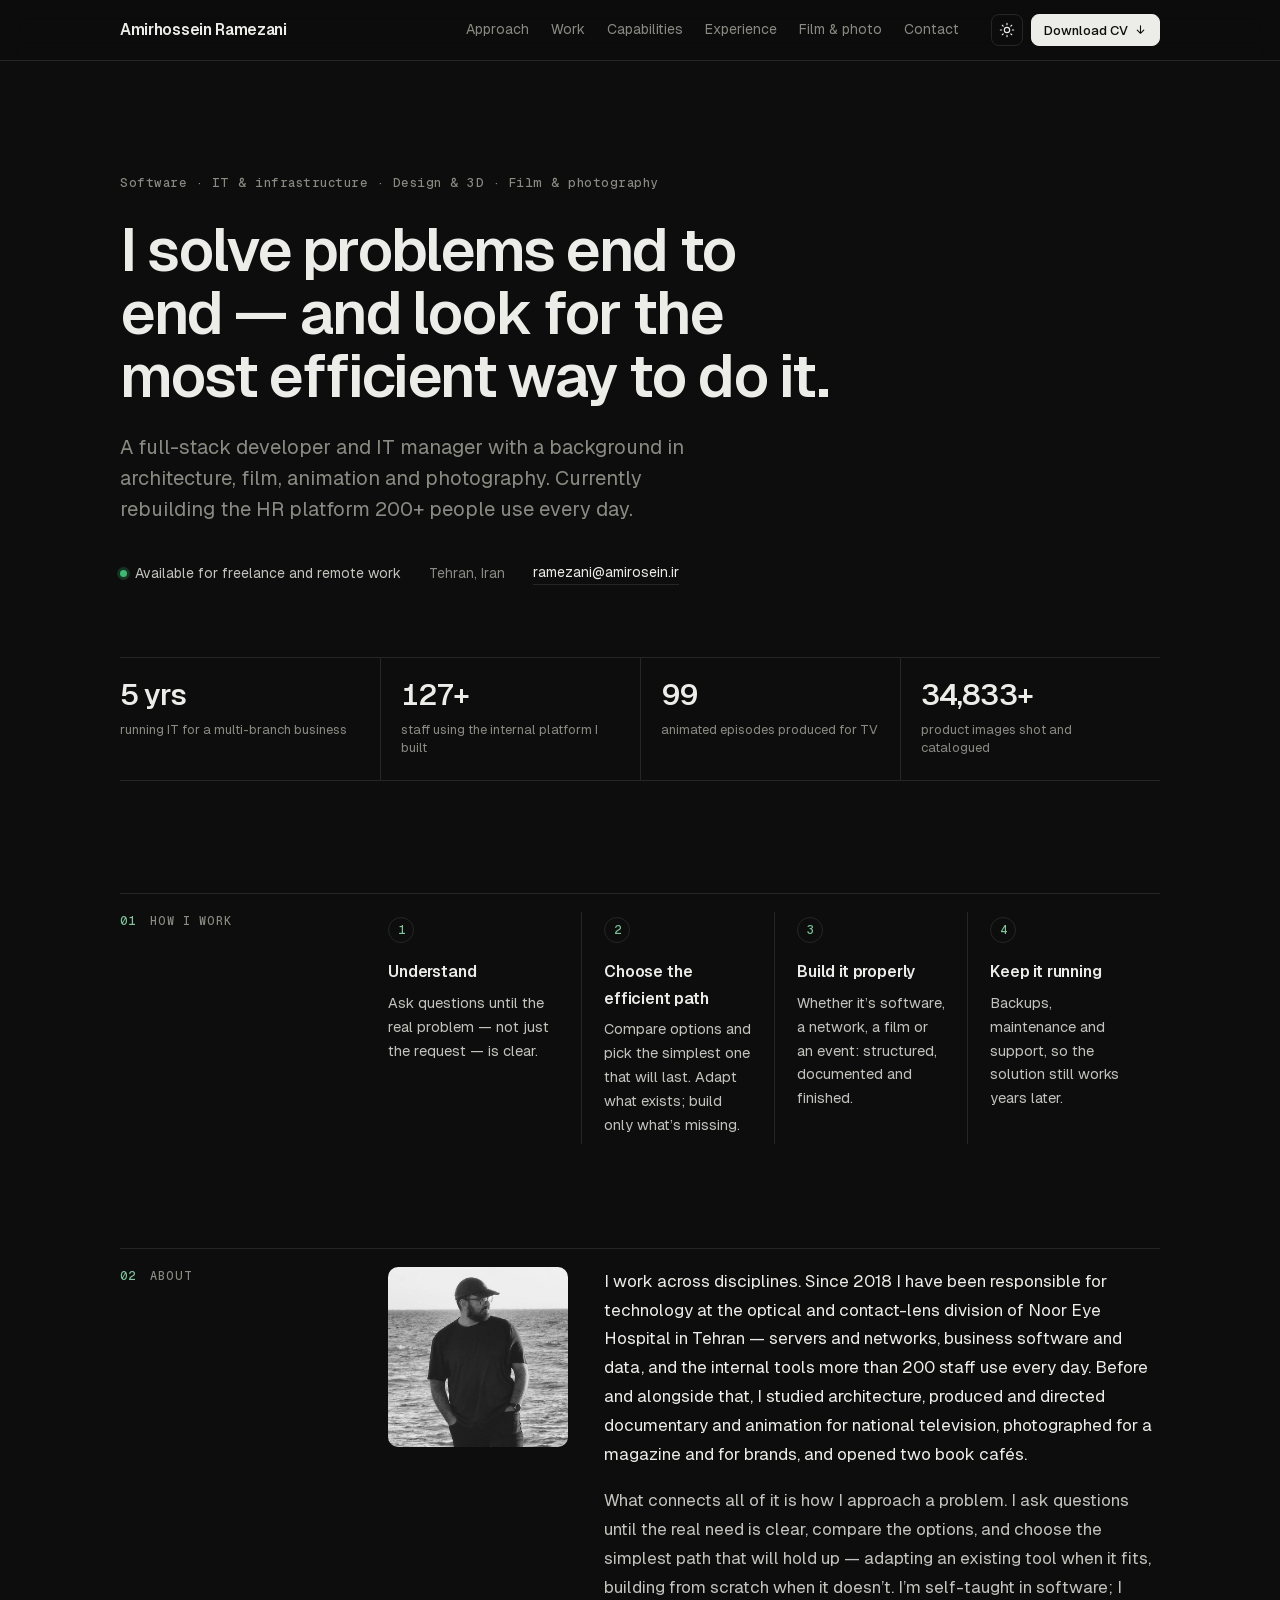
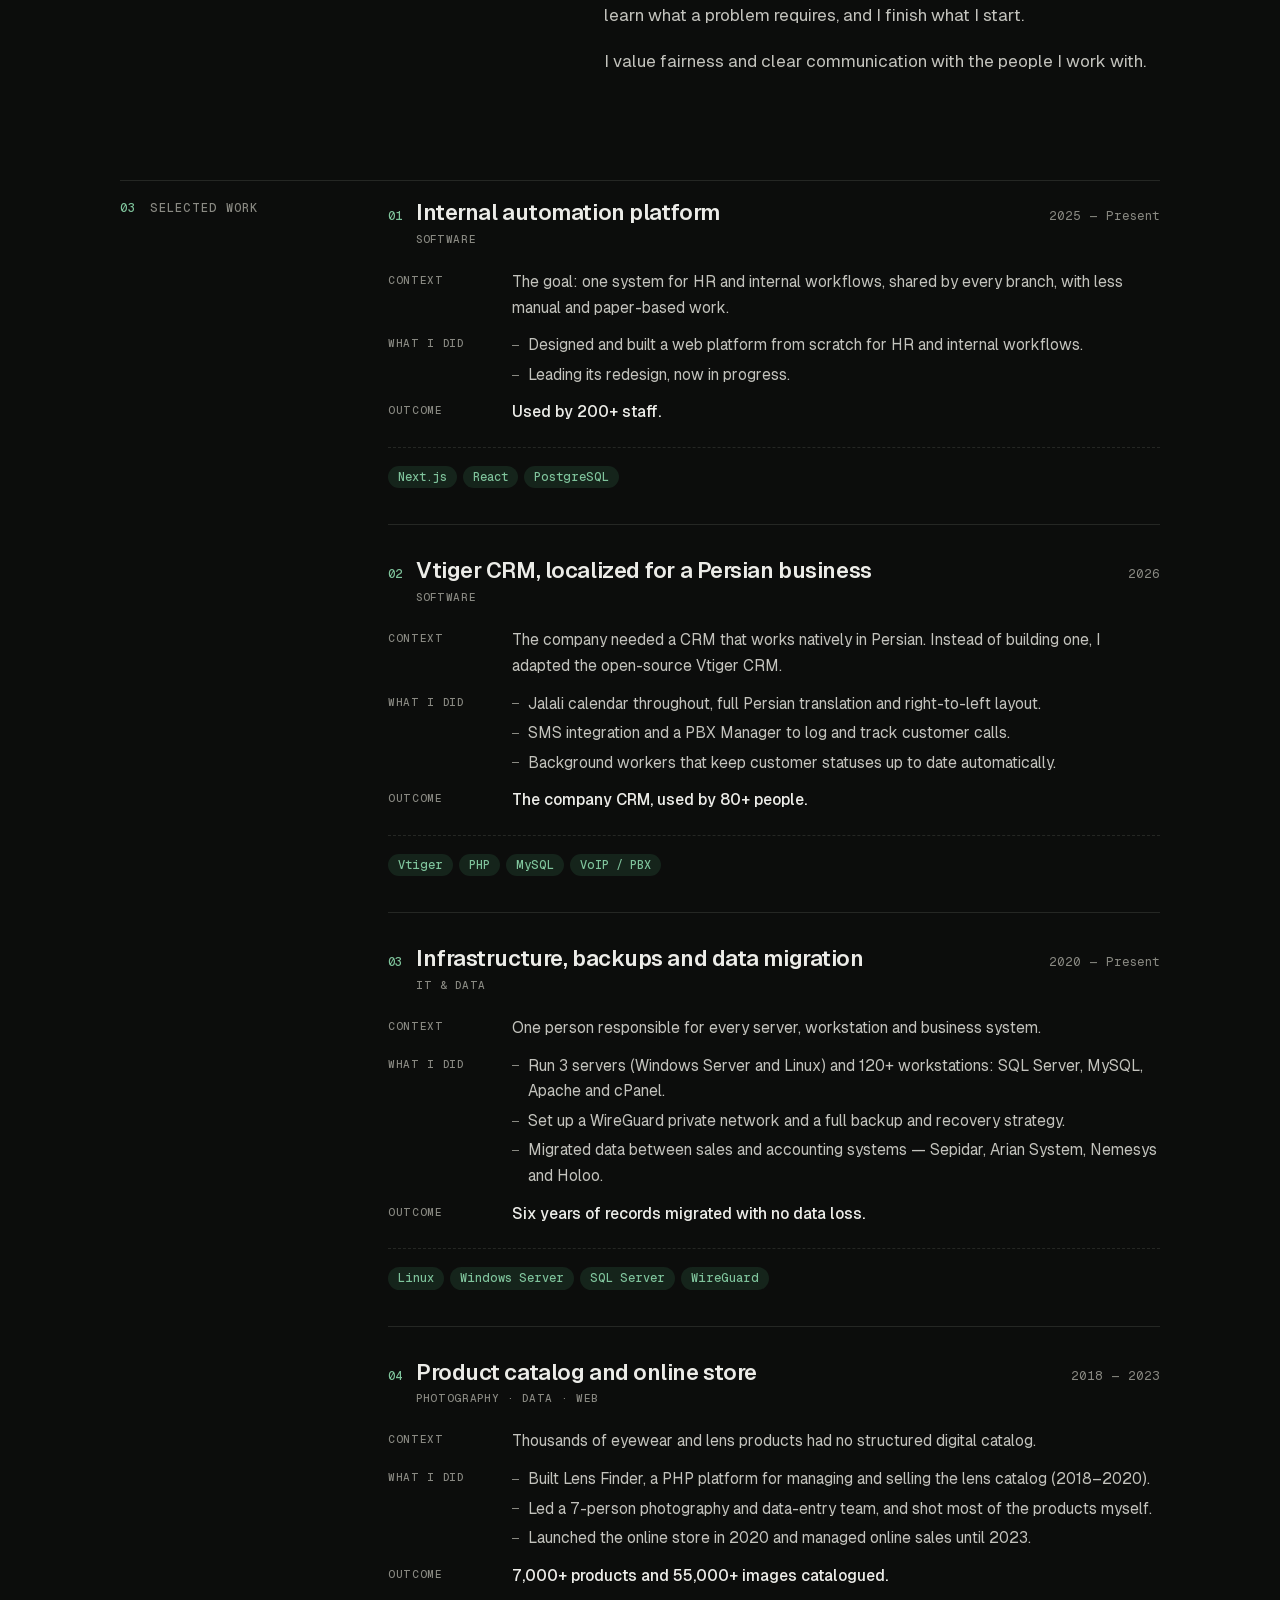
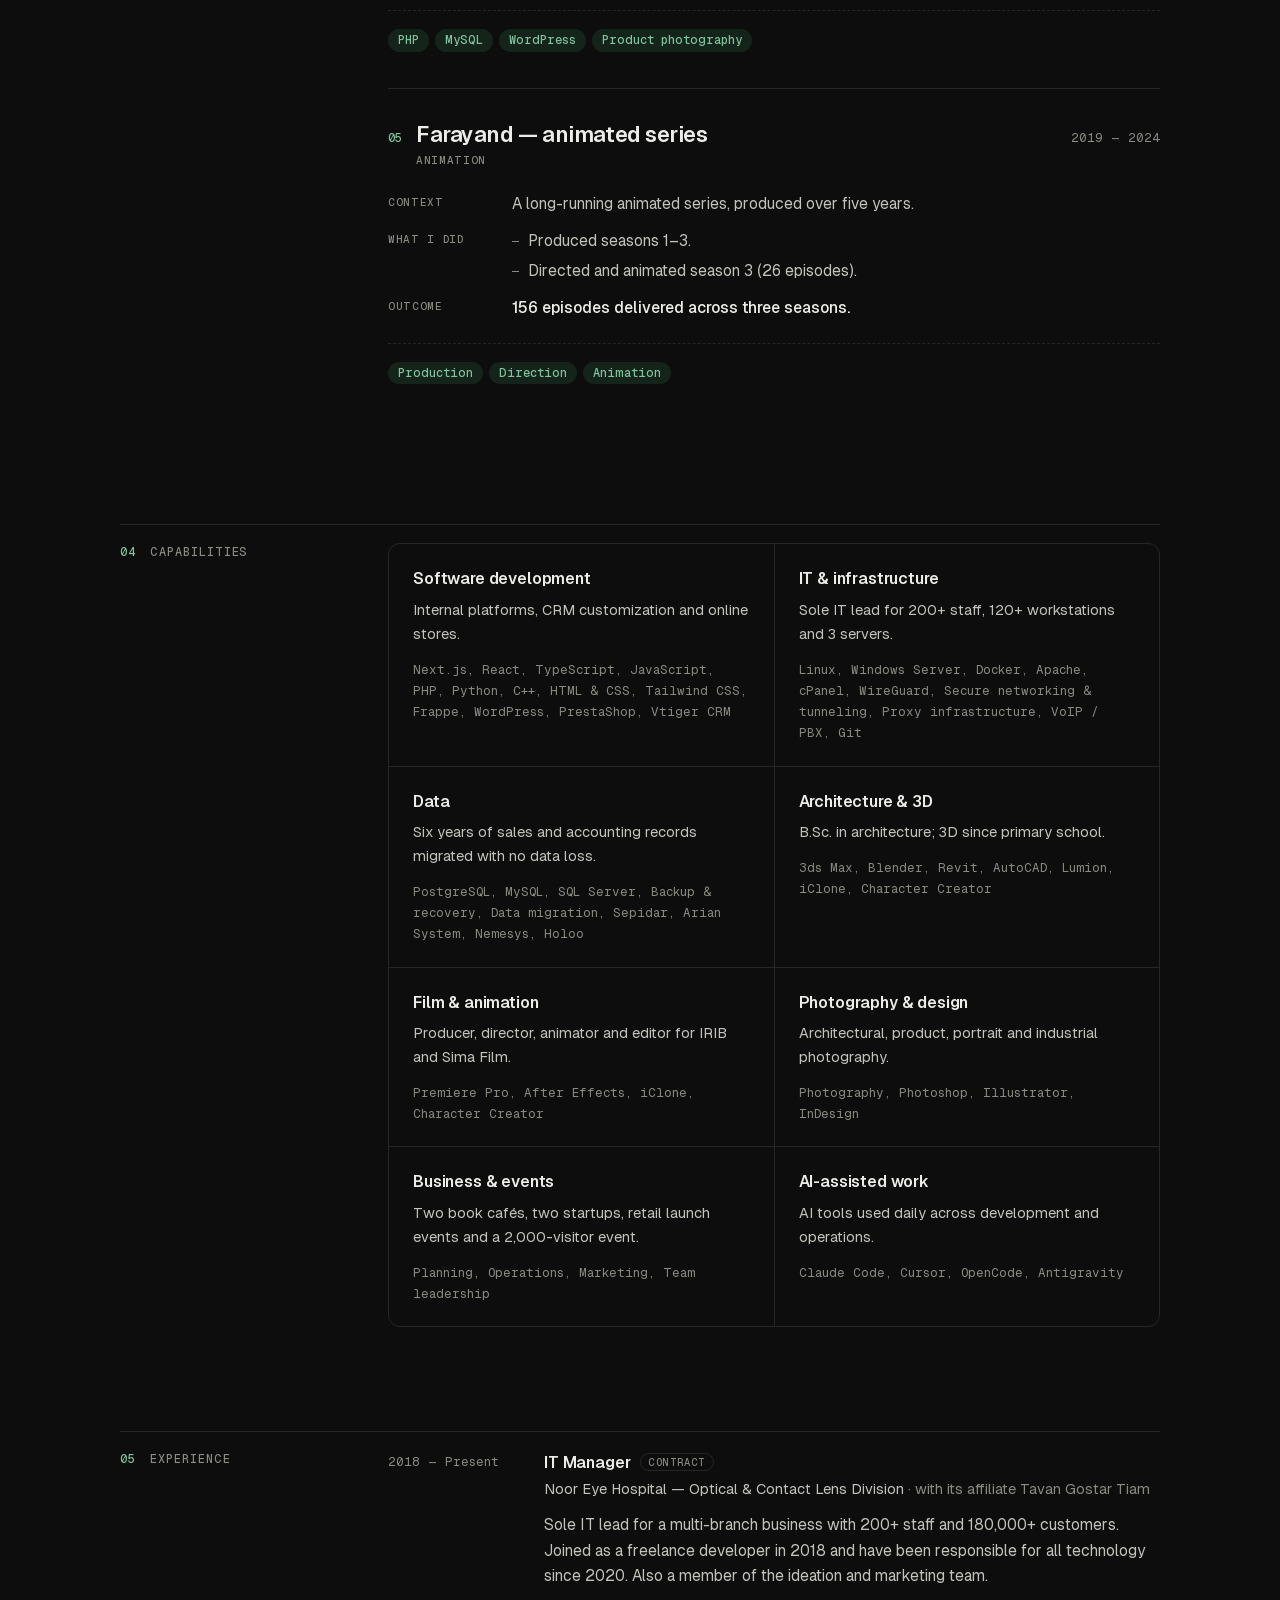
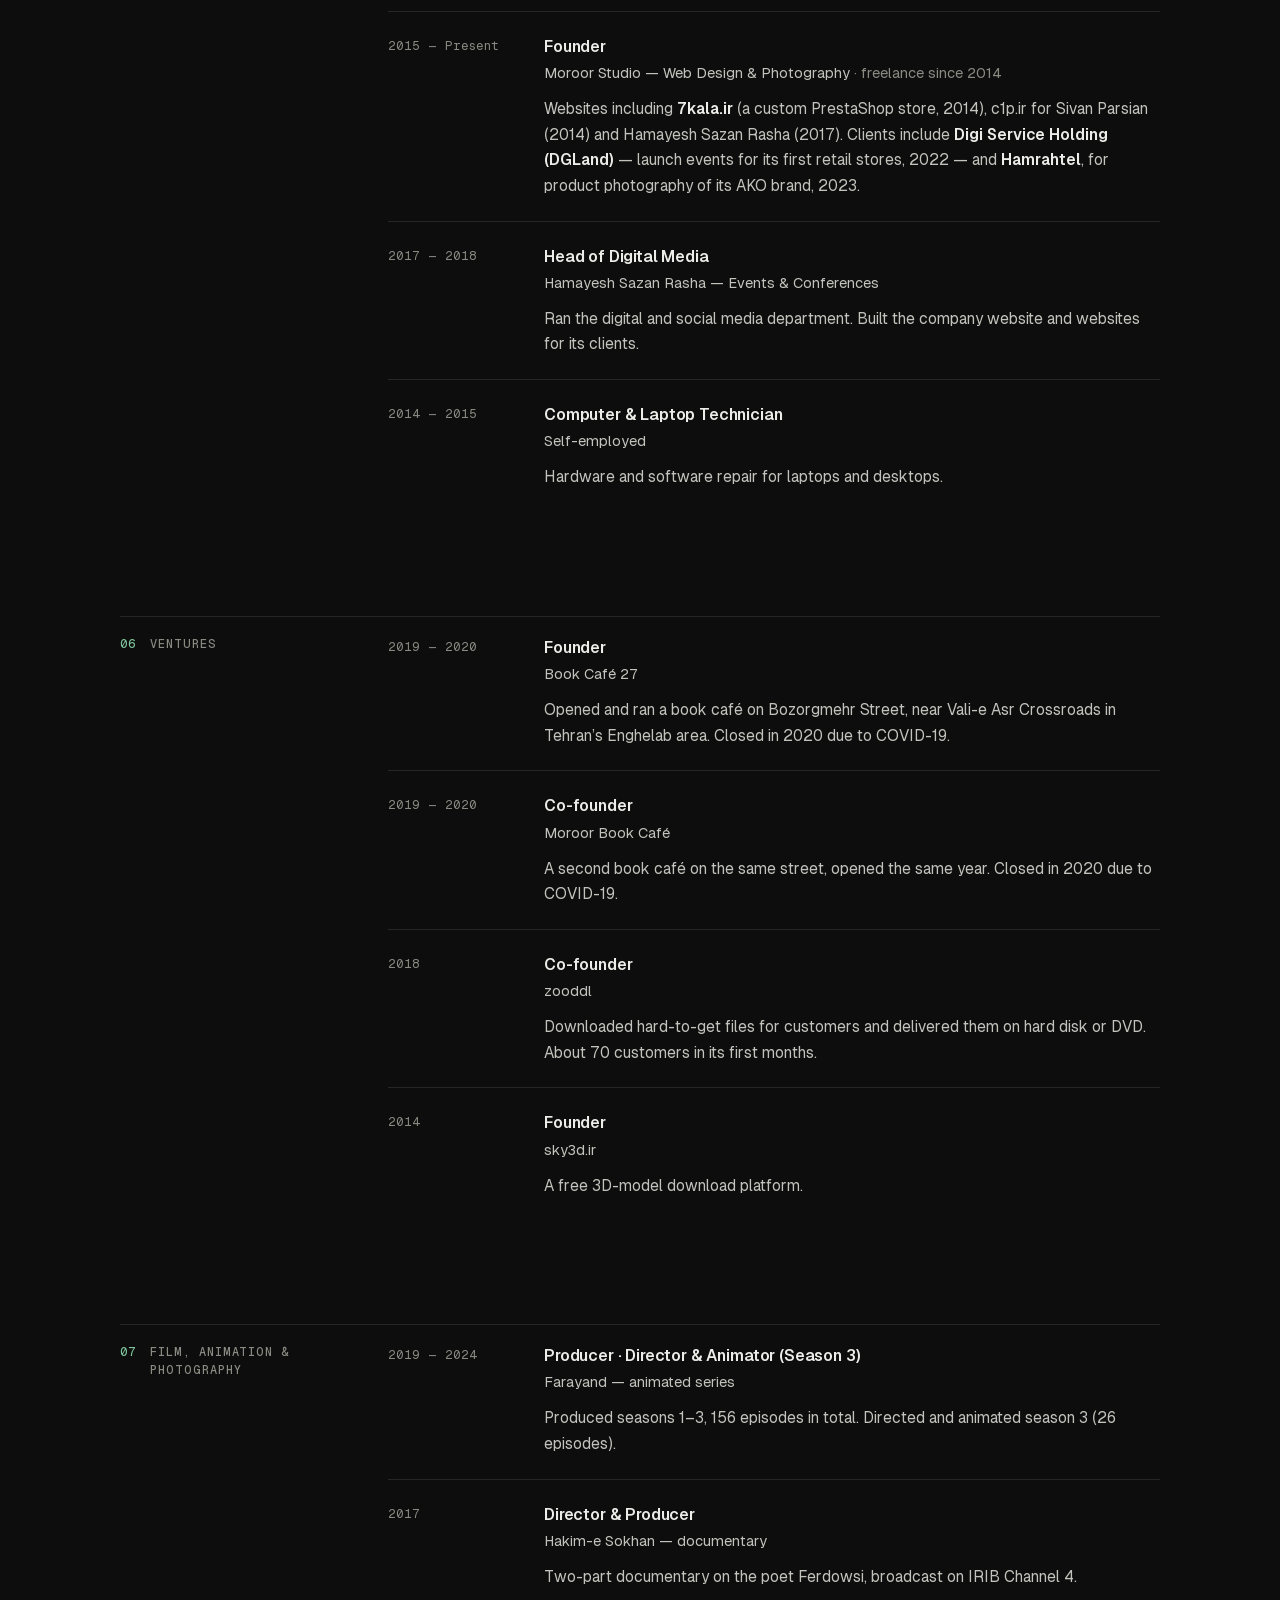
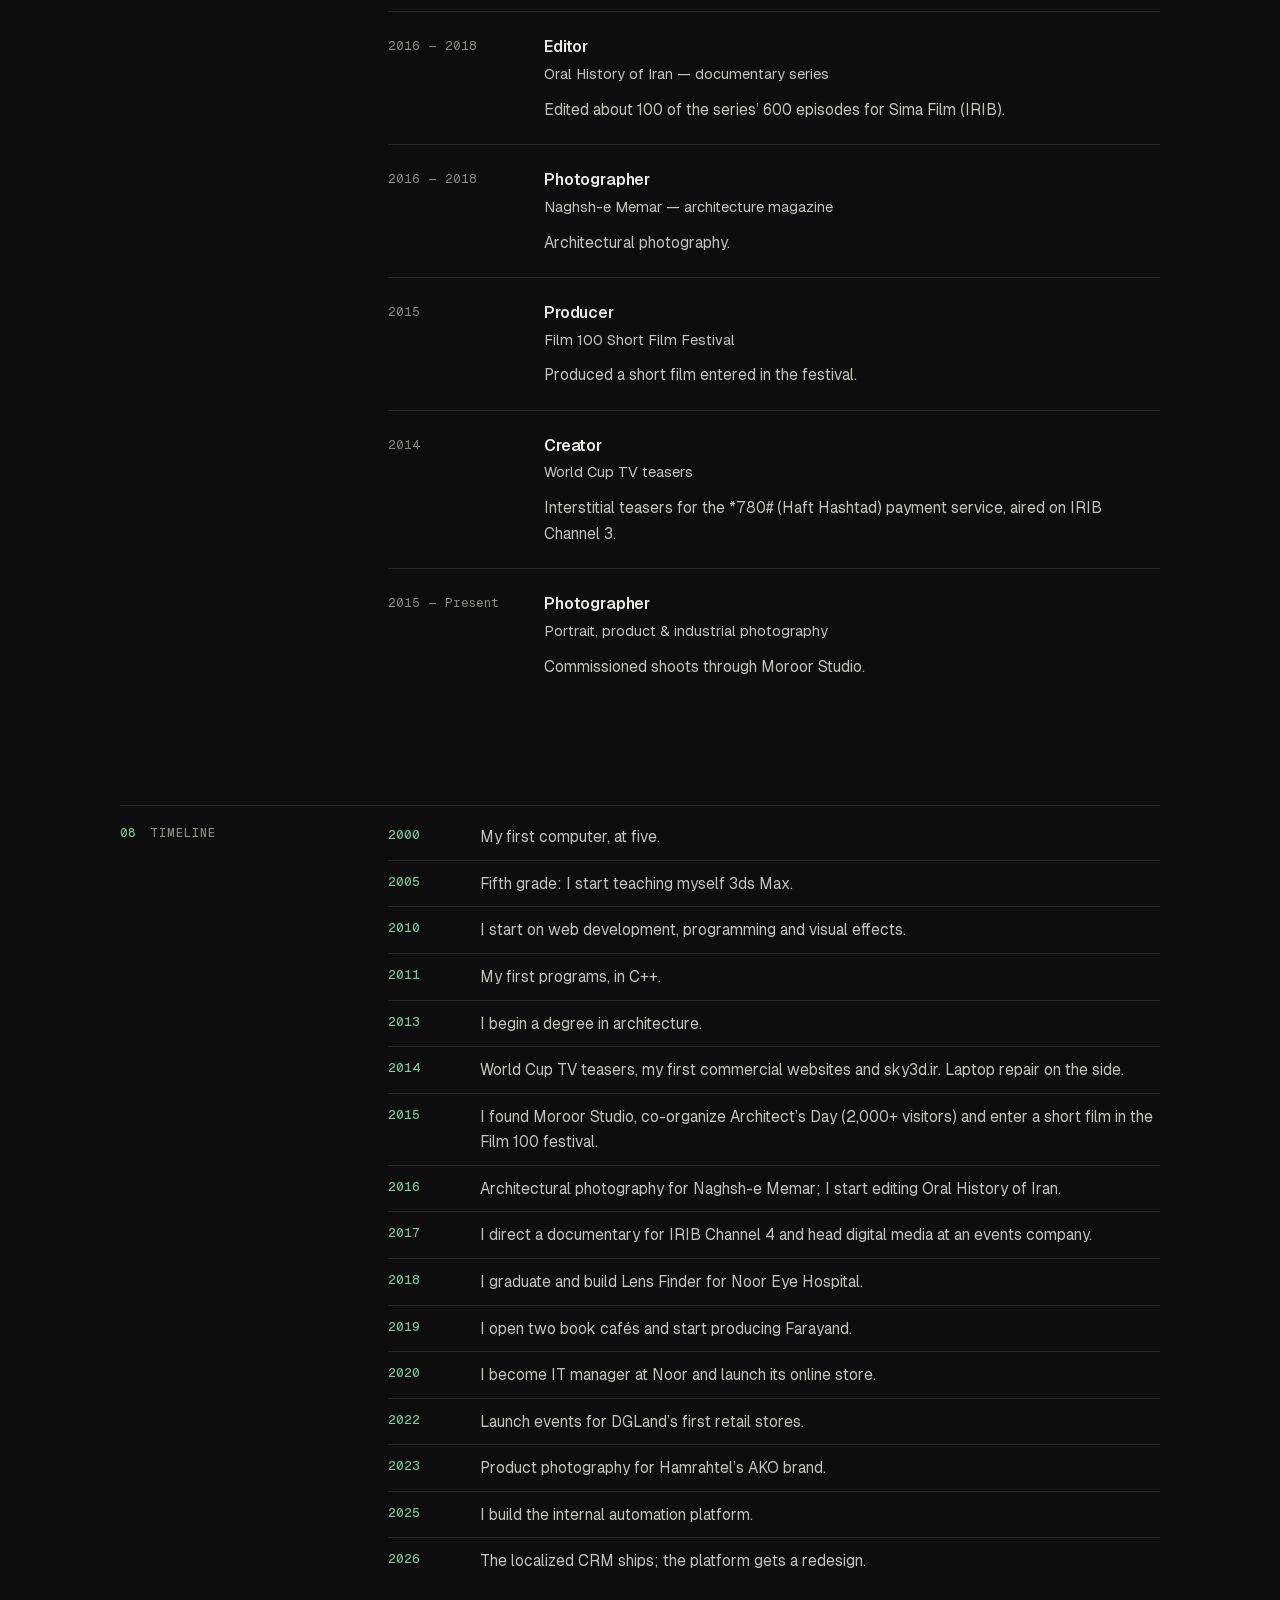
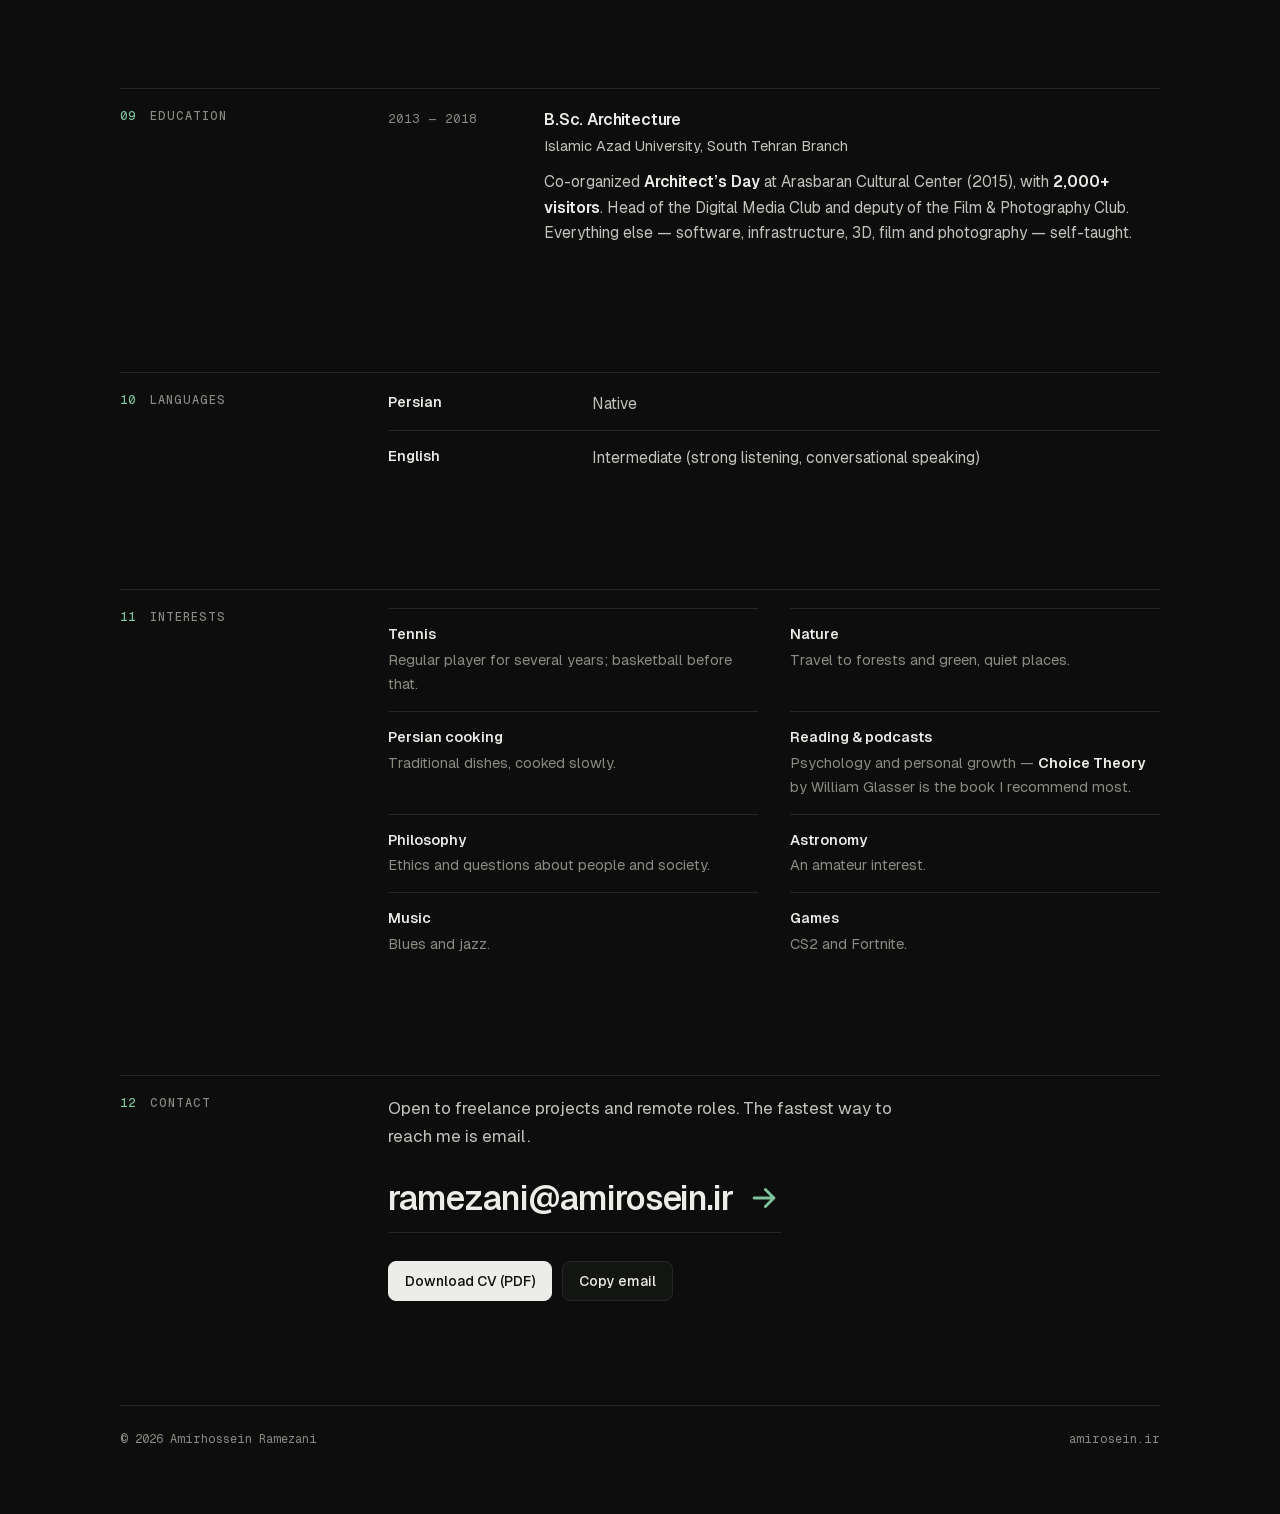
==== commit b92a7172: "Publish site 2026-11-09 20:33 Co-Authored-By: Claude Opus 5.5 <noreply@anthropic.com>" ====
--- a/index.html
+++ b/index.html
@@ -23,7 +23,7 @@
 <link rel="icon" href="assets/favicon.svg" type="image/svg+xml">
 <link rel="apple-touch-icon" href="assets/apple-touch-icon.png">
 <link rel="preload" href="assets/fonts/geist-var.woff2" as="font" type="font/woff2" crossorigin>
-<link rel="stylesheet" href="assets/style.css?v=a296cad6">
+<link rel="stylesheet" href="assets/style.css?v=0b5e39ab">
 <script>
   (function(){var d=document.documentElement;d.classList.add('js');try{var t=localStorage.getItem('theme');if(t==='light'||t==='dark')d.setAttribute('data-theme',t)}catch(e){}})();
 </script>
@@ -45,7 +45,7 @@
         <svg class="i-sun" viewBox="0 0 24 24" aria-hidden="true"><circle cx="12" cy="12" r="4"/><path d="M12 2v2M12 20v2M4.9 4.9l1.4 1.4M17.7 17.7l1.4 1.4M2 12h2M20 12h2M4.9 19.1l1.4-1.4M17.7 6.3l1.4-1.4"/></svg>
         <svg class="i-moon" viewBox="0 0 24 24" aria-hidden="true"><path d="M20 14.5A8 8 0 1 1 9.5 4a6.5 6.5 0 0 0 10.5 10.5z"/></svg>
       </button>
-      <a class="btn primary sm" href="cv/Amirhossein-Ramezani-CV.pdf" download>Download CV <span aria-hidden="true">↓</span></a>
+      <a class="btn primary sm" href="cv/Amirhossein-Ramezani-CV.pdf" download>Download CV <span aria-hidden="true"><svg viewBox="0 0 24 24" width="1em" height="1em" fill="none" stroke="currentColor" stroke-width="2" stroke-linecap="round" stroke-linejoin="round" aria-hidden="true"><path d="M12 5v14M6 13l6 6 6-6"/></svg></span></a>
     </div>
   </div>
   <nav class="mnav" id="mnav" aria-label="Primary"><a href="#approach">Approach</a><a href="#work">Work</a><a href="#capabilities">Capabilities</a><a href="#experience">Experience</a><a href="#media">Film &amp; photo</a><a href="#contact">Contact</a></nav>
@@ -311,7 +311,7 @@
   <h2 class="sec-h" id="h-contact"><span class="n">12</span>Contact</h2>
   <div class="sec-body"><div class="contact">
       <p class="contact-lead reveal">Open to freelance projects and remote roles. The fastest way to reach me is email.</p>
-      <a class="mail reveal" href="mailto:ramezani@amirosein.ir" dir="ltr">ramezani@amirosein.ir<span aria-hidden="true">→</span></a>
+      <a class="mail reveal" href="mailto:ramezani@amirosein.ir" dir="ltr">ramezani@amirosein.ir<span aria-hidden="true"><svg viewBox="0 0 24 24" width="1em" height="1em" fill="none" stroke="currentColor" stroke-width="2" stroke-linecap="round" stroke-linejoin="round" aria-hidden="true"><path d="M5 12h14M13 6l6 6-6 6"/></svg></span></a>
       <div class="actions reveal">
         <a class="btn primary" href="cv/Amirhossein-Ramezani-CV.pdf" download>Download CV (PDF)</a>
         <button class="btn" type="button" data-copy="ramezani@amirosein.ir" data-done="Copied">Copy email</button>
--- a/assets/style.css
+++ b/assets/style.css
@@ -3,14 +3,22 @@
 @font-face { font-family: 'Geist Mono'; src: url(fonts/geist-mono-var.woff2) format('woff2'); font-weight: 100 900; font-display: swap; }
 @font-face {
   font-family: 'Vazirmatn'; src: url(fonts/vazirmatn-arabic-var.woff2) format('woff2'); font-weight: 100 900; font-display: swap;
-  unicode-range: U+0600-06FF, U+0750-077F, U+0870-088E, U+0890-0891, U+0897-08E1, U+08E3-08FF, U+200C-200E, U+2010-2011, U+204F, U+2E41, U+FB50-FDFF, U+FE70-FE74, U+FE76-FEFC;
+  unicode-range: U+0600-06FF, U+0750-077F, U+0870-088E, U+0890-0891, U+0897-08E1, U+08E3-08FF, U+200C-200E, U+2010-2011, U+204F, U+2E41, U+FB50-FDFF, U+FE70-FE74, U+FE76-FEFC, U+102E0-102FB, U+10E60-10E7E, U+10EC2-10EC4, U+10EFC-10EFF, U+1EE00-1EE03, U+1EE05-1EE1F, U+1EE21-1EE22, U+1EE24, U+1EE27, U+1EE29-1EE32, U+1EE34-1EE37, U+1EE39, U+1EE3B, U+1EE42, U+1EE47, U+1EE49, U+1EE4B, U+1EE4D-1EE4F, U+1EE51-1EE52, U+1EE54, U+1EE57, U+1EE59, U+1EE5B, U+1EE5D, U+1EE5F, U+1EE61-1EE62, U+1EE64, U+1EE67-1EE6A, U+1EE6C-1EE72, U+1EE74-1EE77, U+1EE79-1EE7C, U+1EE7E, U+1EE80-1EE89, U+1EE8B-1EE9B, U+1EEA1-1EEA3, U+1EEA5-1EEA9, U+1EEAB-1EEBB, U+1EEF0-1EEF1;
+}
+@font-face {
+  font-family: 'Vazirmatn'; src: url(fonts/vazirmatn-latinext-var.woff2) format('woff2'); font-weight: 100 900; font-display: swap;
+  unicode-range: U+0100-02BA, U+02BD-02C5, U+02C7-02CC, U+02CE-02D7, U+02DD-02FF, U+0304, U+0308, U+0329, U+1D00-1DBF, U+1E00-1E9F, U+1EF2-1EFF, U+2020, U+20A0-20AB, U+20AD-20C0, U+2113, U+2C60-2C7F, U+A720-A7FF;
+}
+@font-face {
+  font-family: 'Vazirmatn'; src: url(fonts/vazirmatn-latin-var.woff2) format('woff2'); font-weight: 100 900; font-display: swap;
+  unicode-range: U+0000-00FF, U+0131, U+0152-0153, U+02BB-02BC, U+02C6, U+02DA, U+02DC, U+0304, U+0308, U+0329, U+2000-206F, U+20AC, U+2122, U+2191, U+2193, U+2212, U+2215, U+FEFF, U+FFFD;
 }
 
 :root {
   --bg: #0c0d0c; --surface: #131513; --ink: #ecece8; --ink-2: #c3c3bd; --muted: #8a8a83; --line: #252724;
   --accent: #7fc49c; --accent-soft: #15241b; --status: #3fb872;
-  --sans: 'Geist', 'Vazirmatn', ui-sans-serif, system-ui, sans-serif;
-  --mono: 'Geist Mono', 'Vazirmatn', ui-monospace, monospace;
+  --sans: 'Geist', 'Vazirmatn', ui-sans-serif, system-ui, 'Segoe UI Symbol', 'Noto Sans Symbols 2', sans-serif;
+  --mono: 'Geist Mono', 'Vazirmatn', ui-monospace, 'Cascadia Mono', Consolas, 'Segoe UI Symbol', monospace;
   --ease: cubic-bezier(.2, .7, .2, 1);
   color-scheme: dark;
 }
@@ -163,9 +171,11 @@
 /* contact */
 .contact-lead { color: var(--ink-2); font-size: 17px; max-width: 48ch; }
 .mail { display: inline-flex; align-items: center; gap: 14px; margin-top: 20px; font-size: clamp(22px, 3.4vw, 34px); font-weight: 560; letter-spacing: -.03em; border-bottom: 1px solid var(--line); padding-bottom: 6px; transition: border-color .2s; }
-.mail span { color: var(--accent); transition: transform .2s var(--ease); }
+.mail span { color: var(--accent); transition: transform .2s var(--ease); display: inline-flex; }
 .mail:hover { border-color: var(--ink); }
 .mail:hover span { transform: translateX(4px); }
+html[dir="rtl"] .mail:hover span { transform: translateX(-4px); }
+.mail svg, .btn svg { width: 1em; height: 1em; flex: none; }
 .actions { display: flex; gap: 10px; margin-top: 28px; flex-wrap: wrap; }
 .btn { display: inline-flex; align-items: center; gap: 6px; height: 40px; padding: 0 16px; border-radius: 8px; border: 1px solid var(--line); background: var(--surface); color: var(--ink); font: 500 14px/1 var(--sans); cursor: pointer; white-space: nowrap; transition: border-color .2s, background-color .2s, color .2s, transform .2s var(--ease); }
 .btn:hover { border-color: var(--muted); transform: translateY(-1px); }
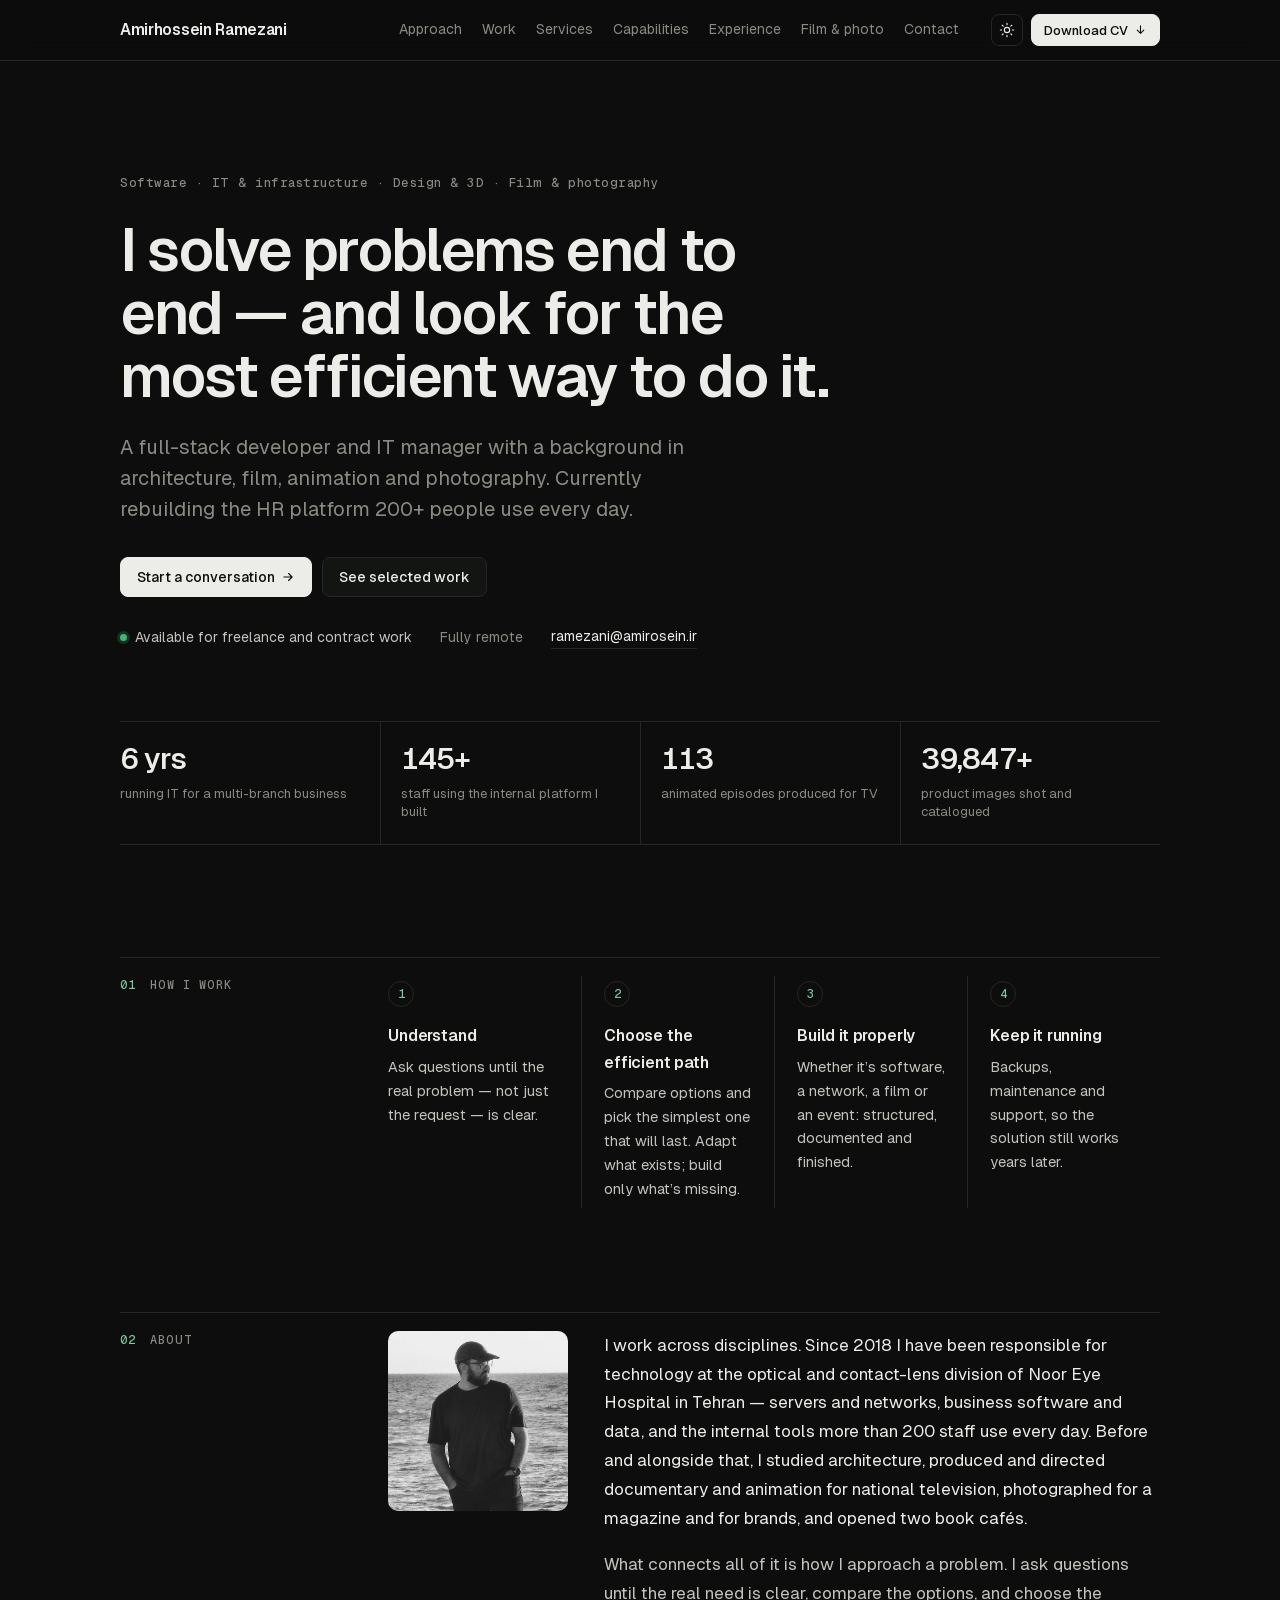
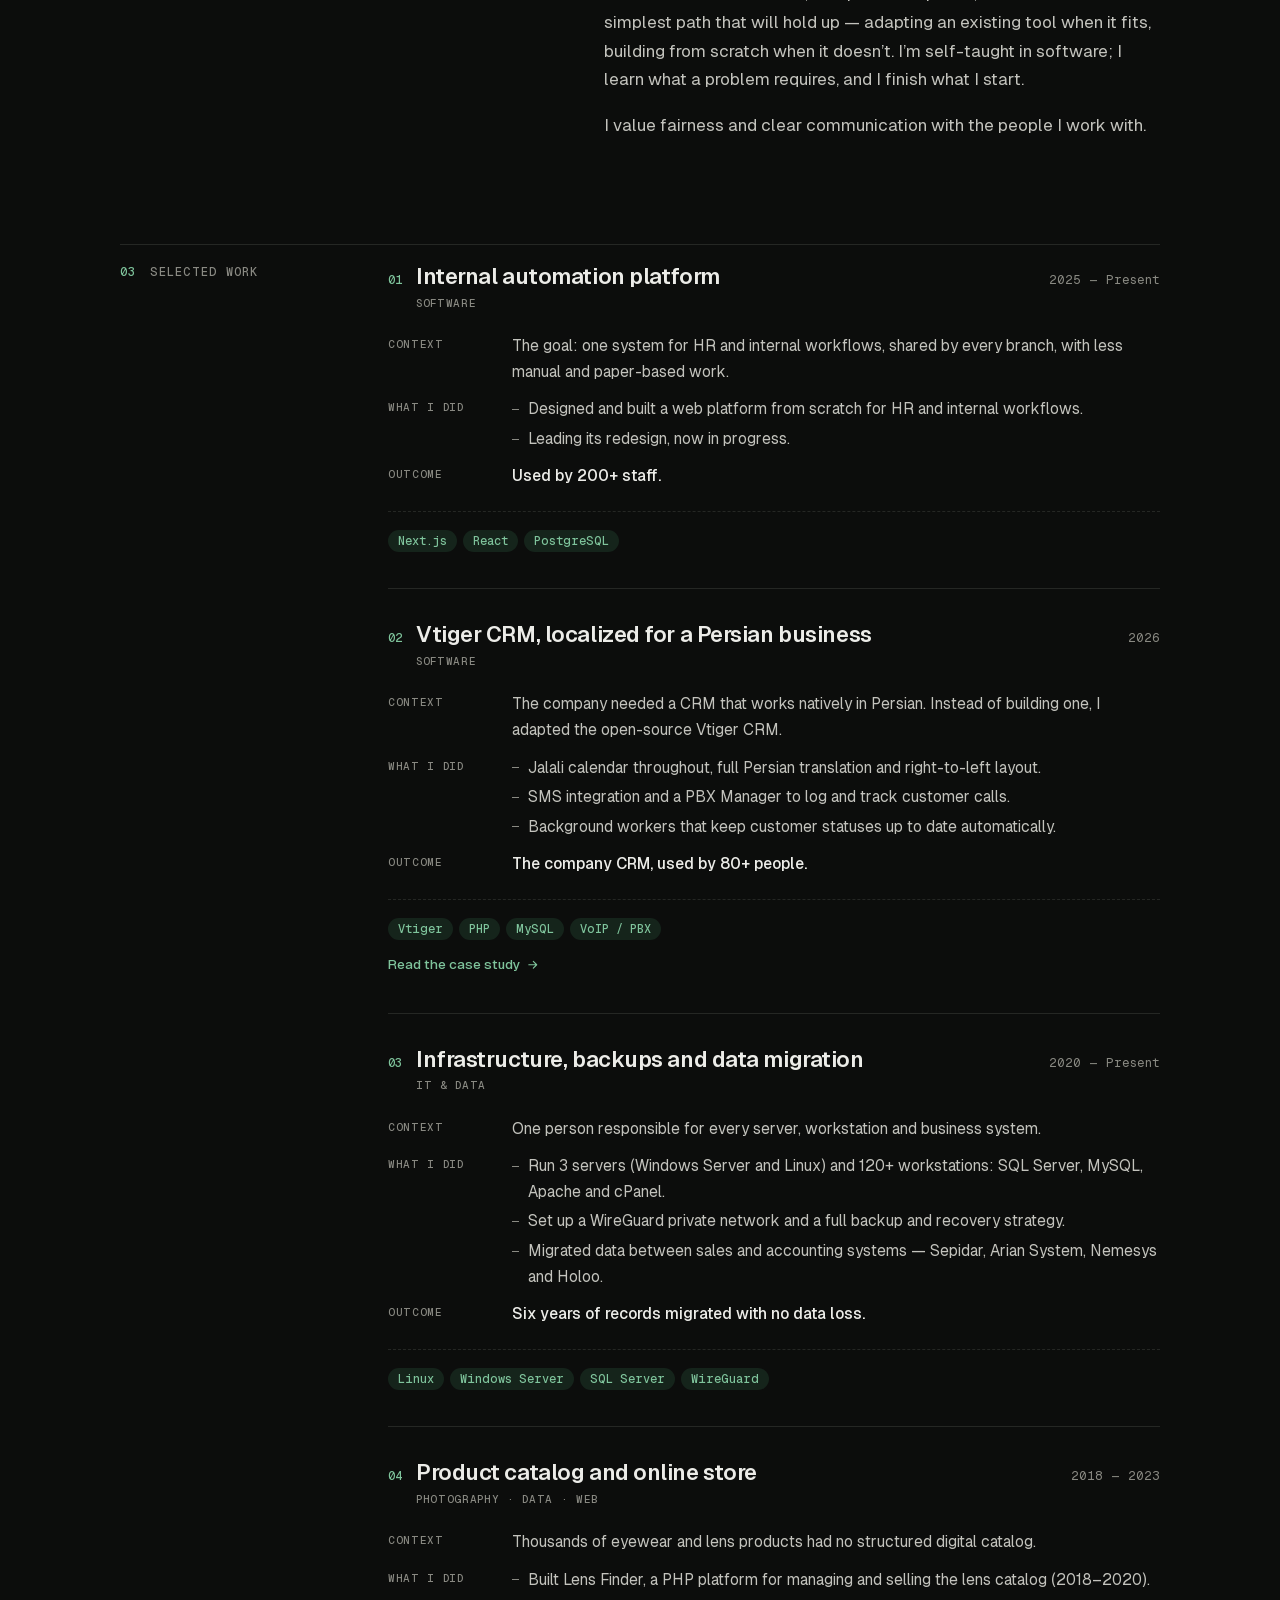
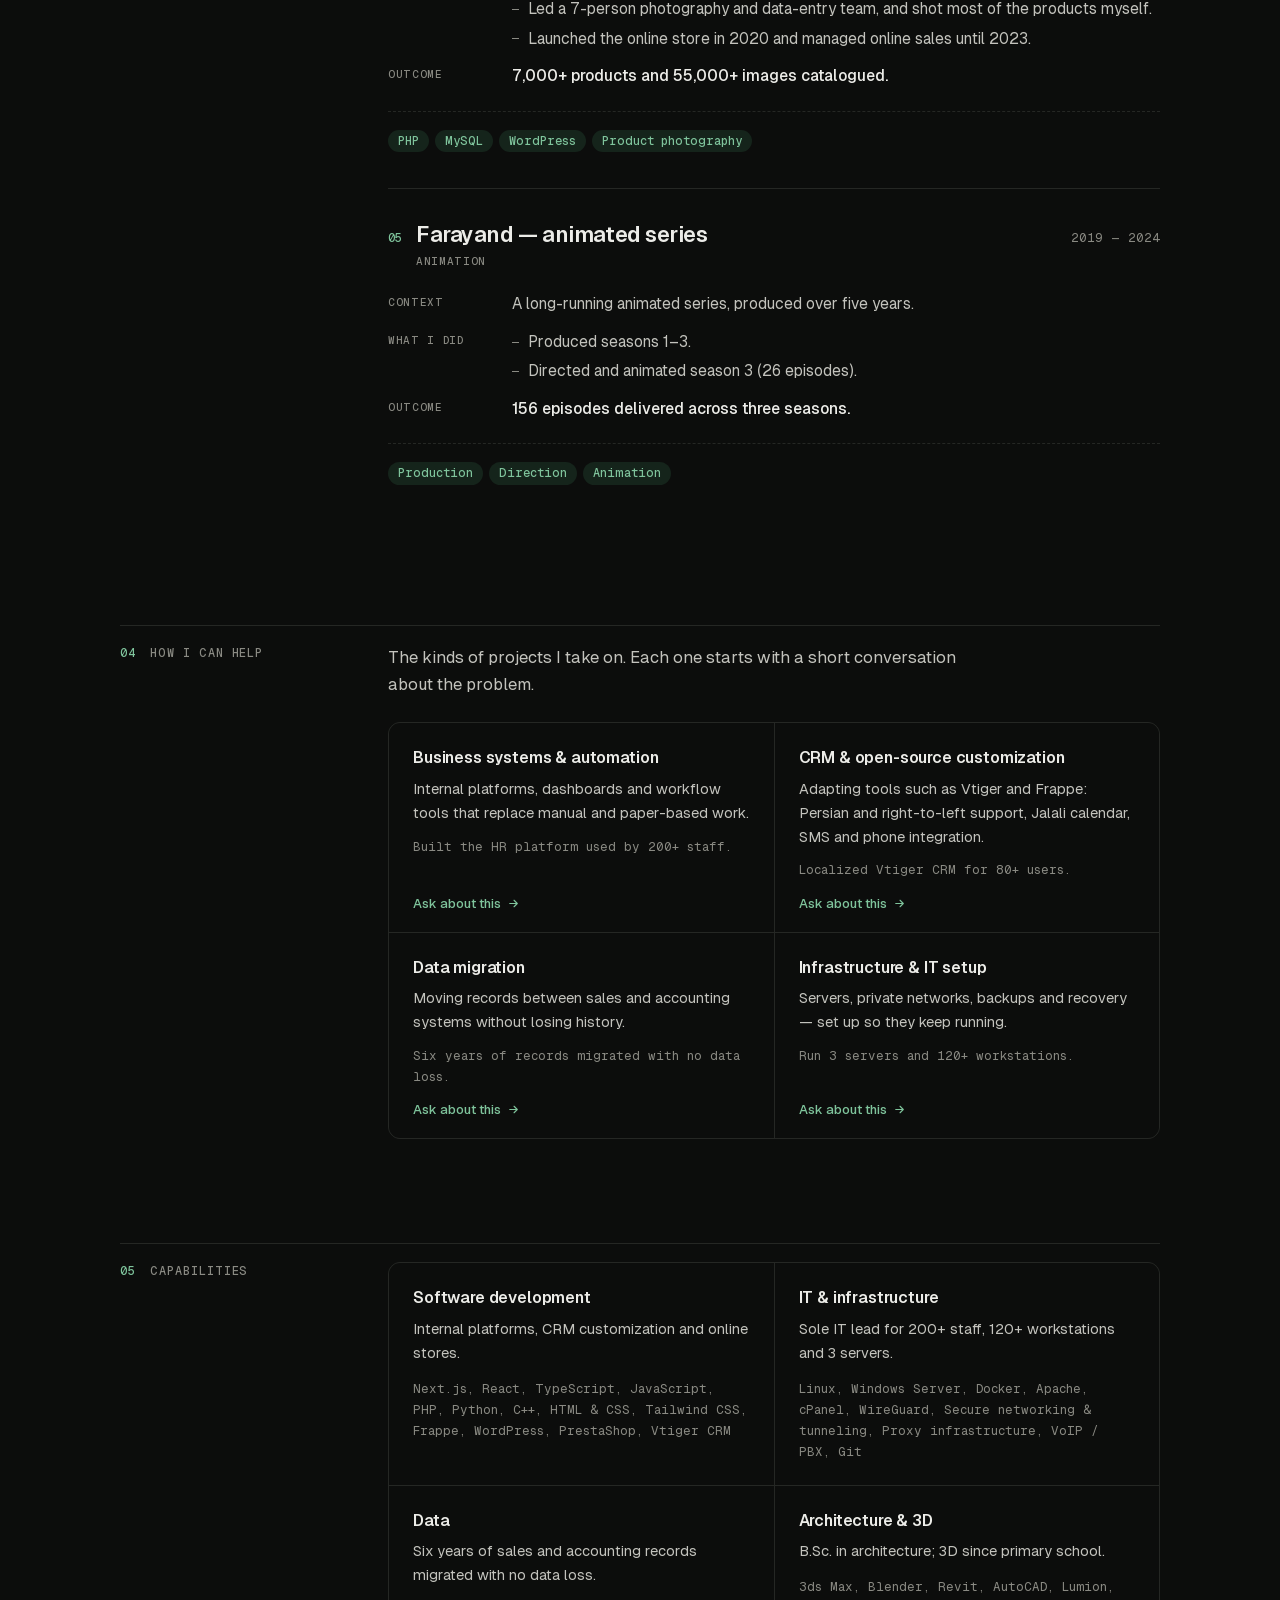
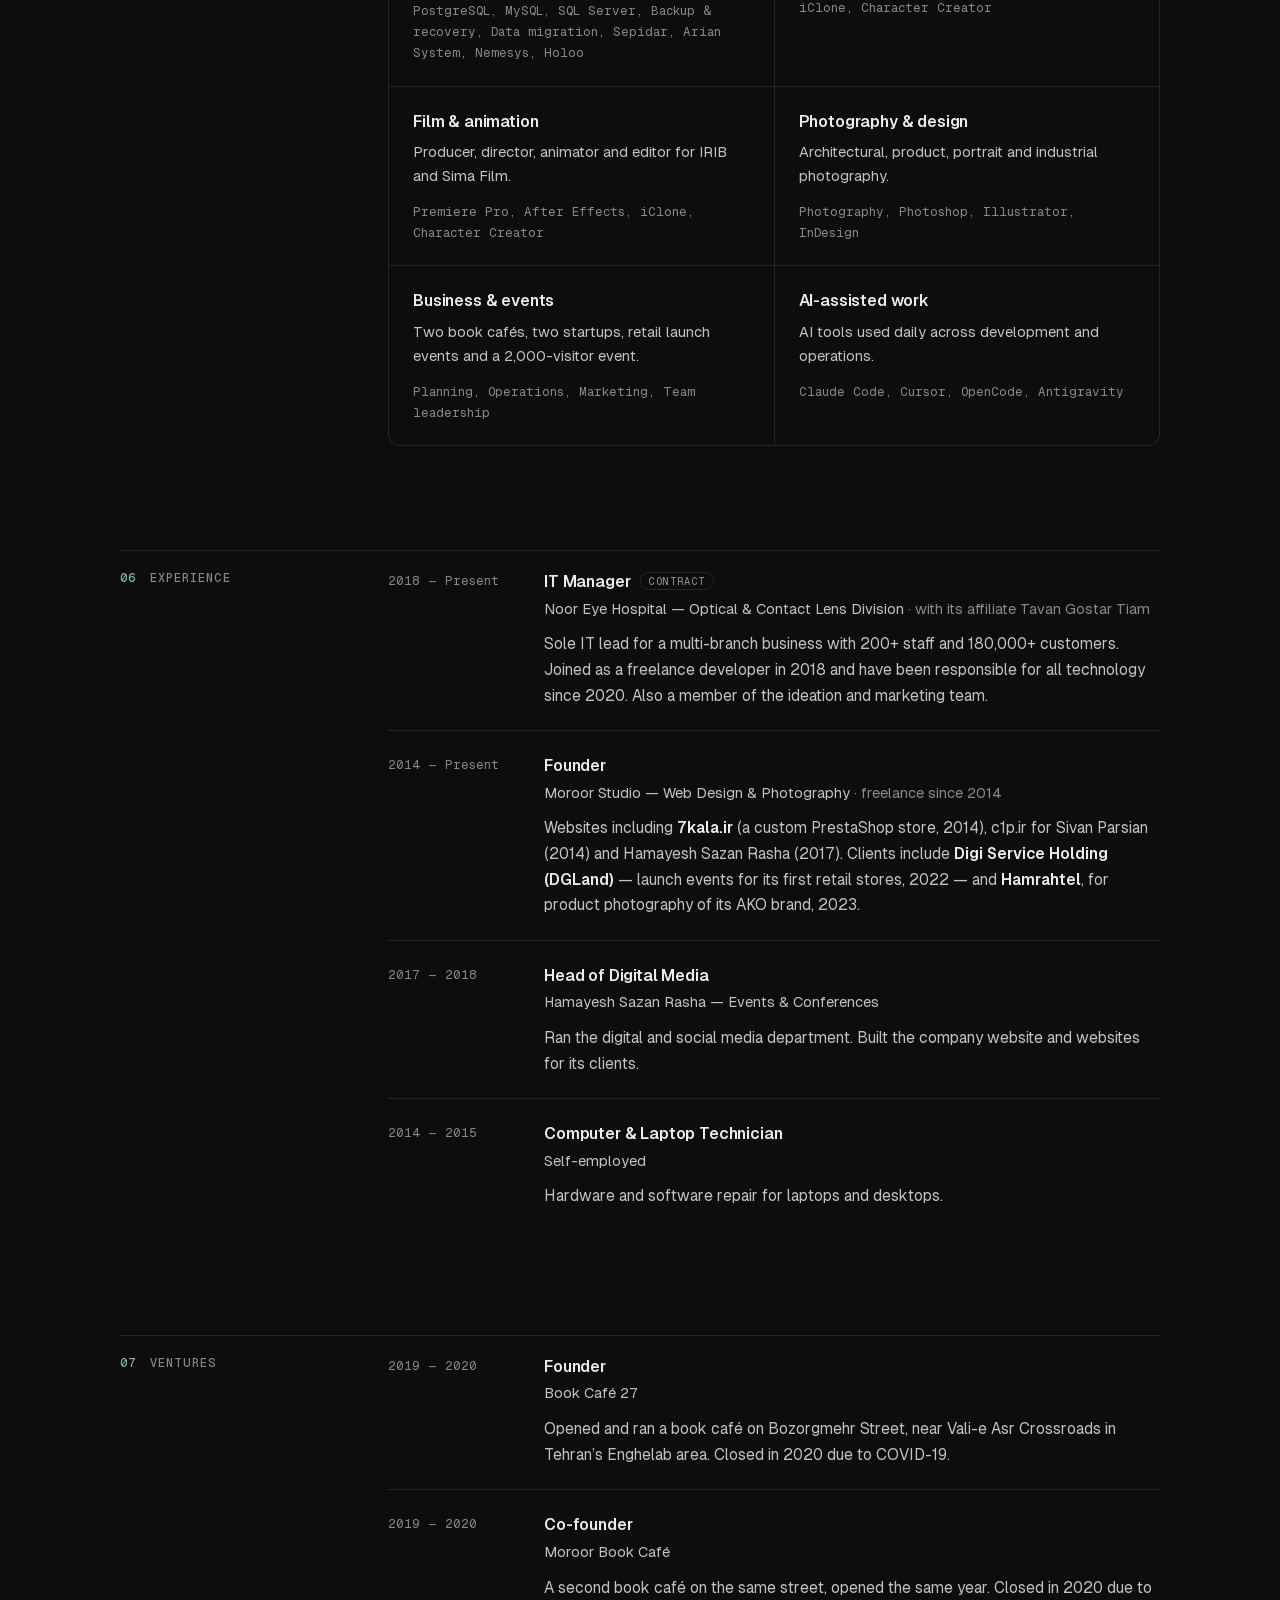
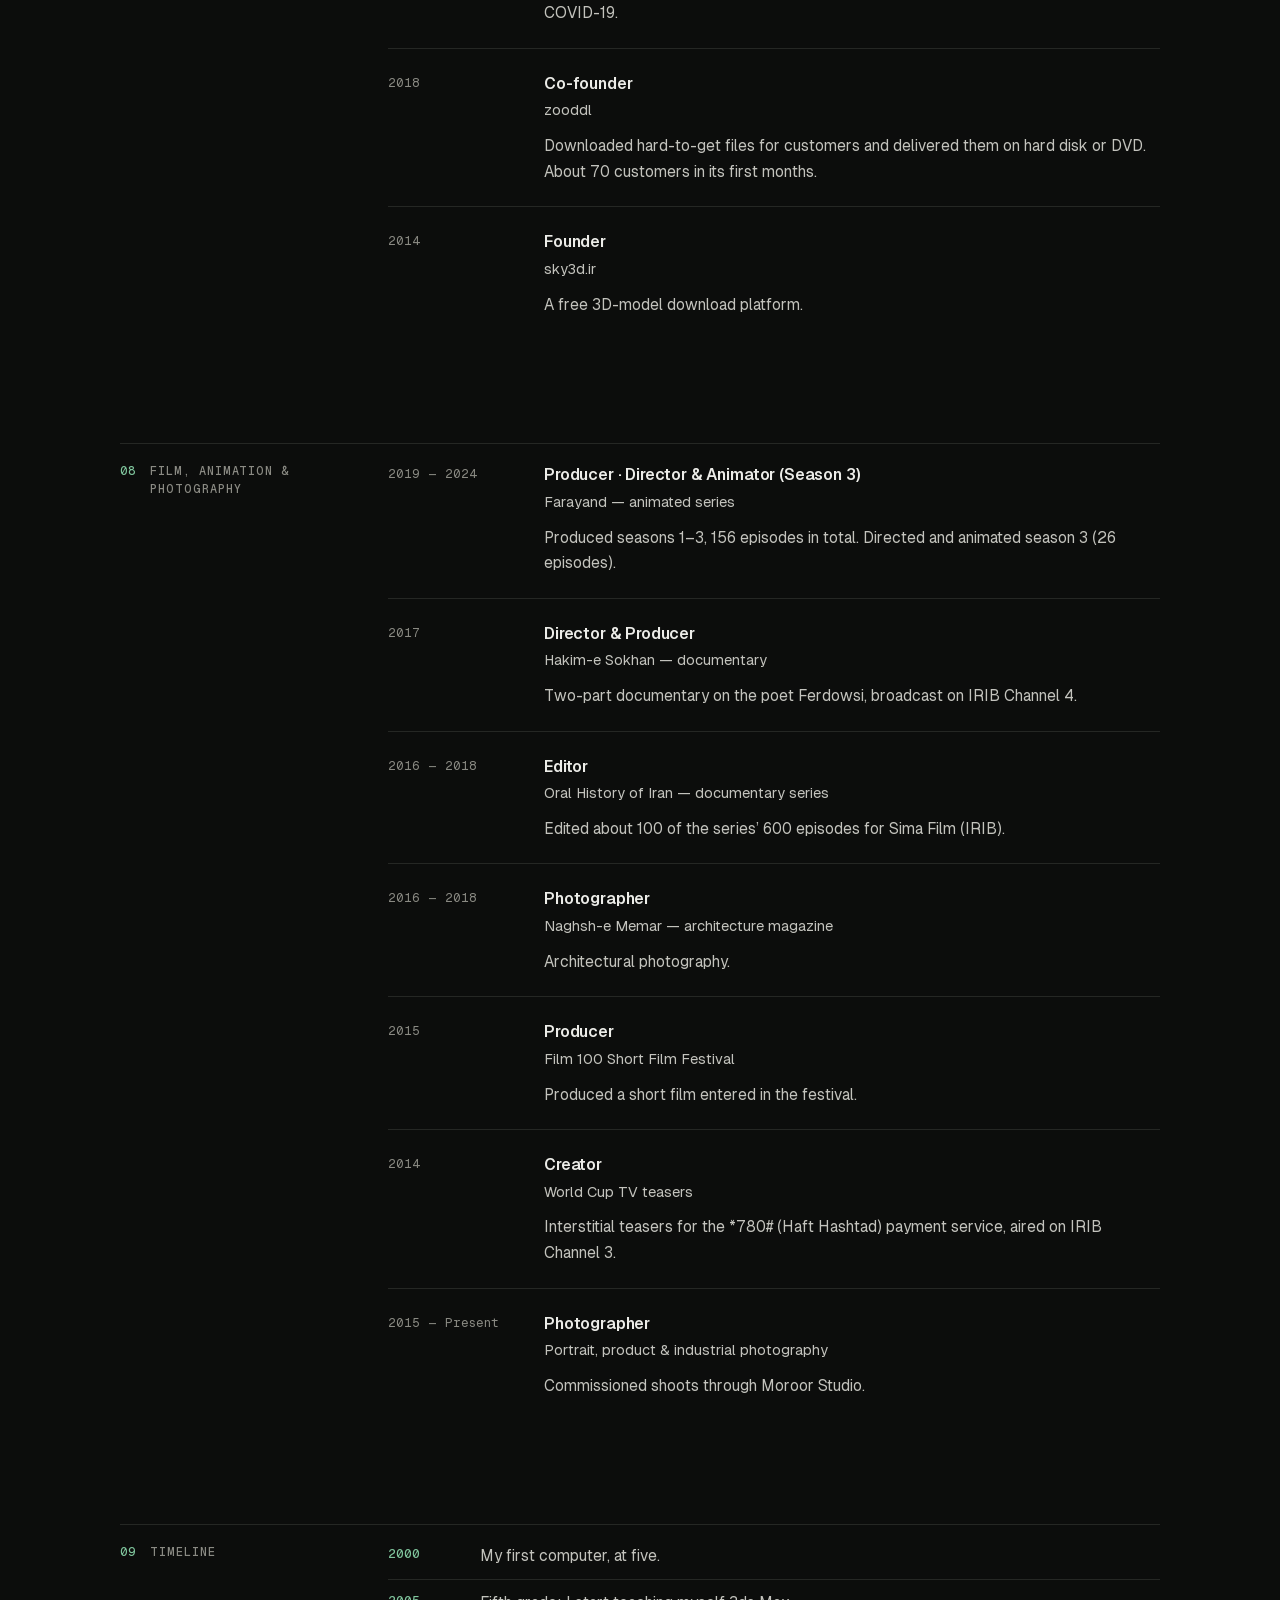
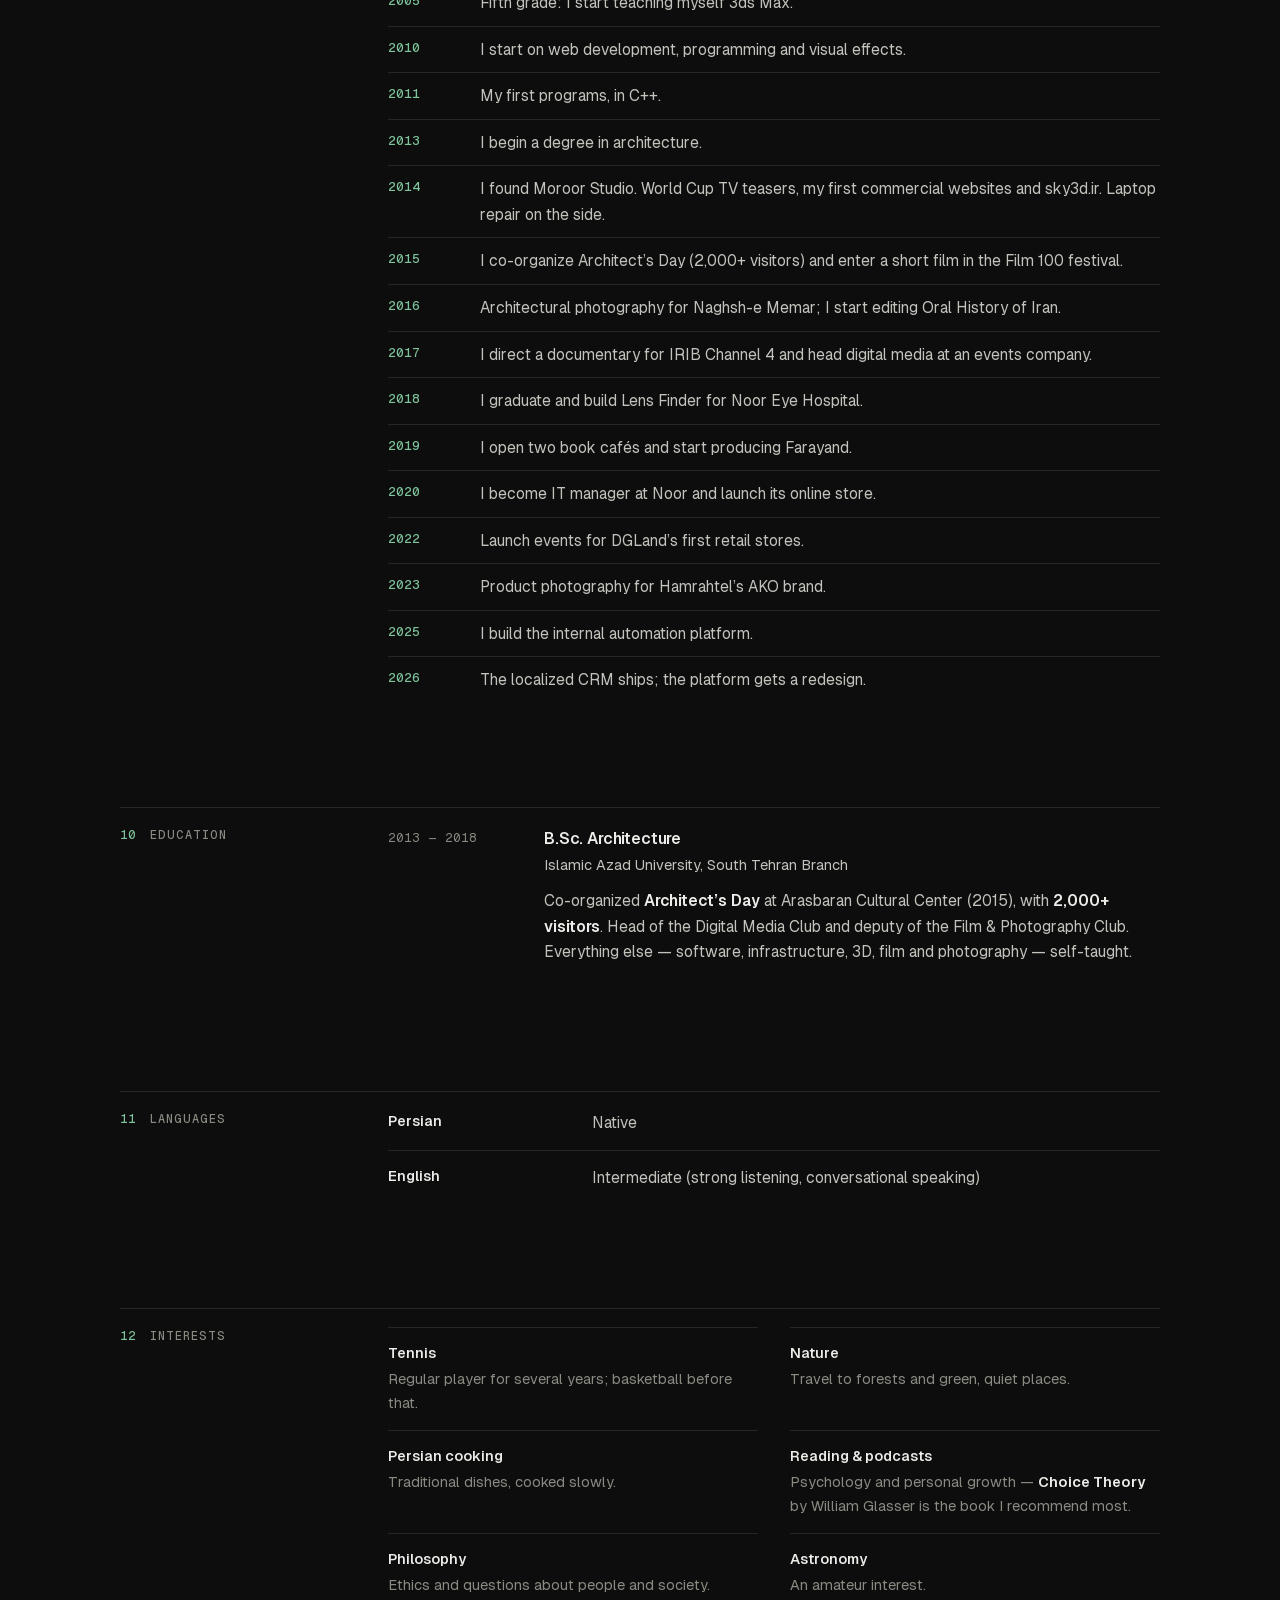
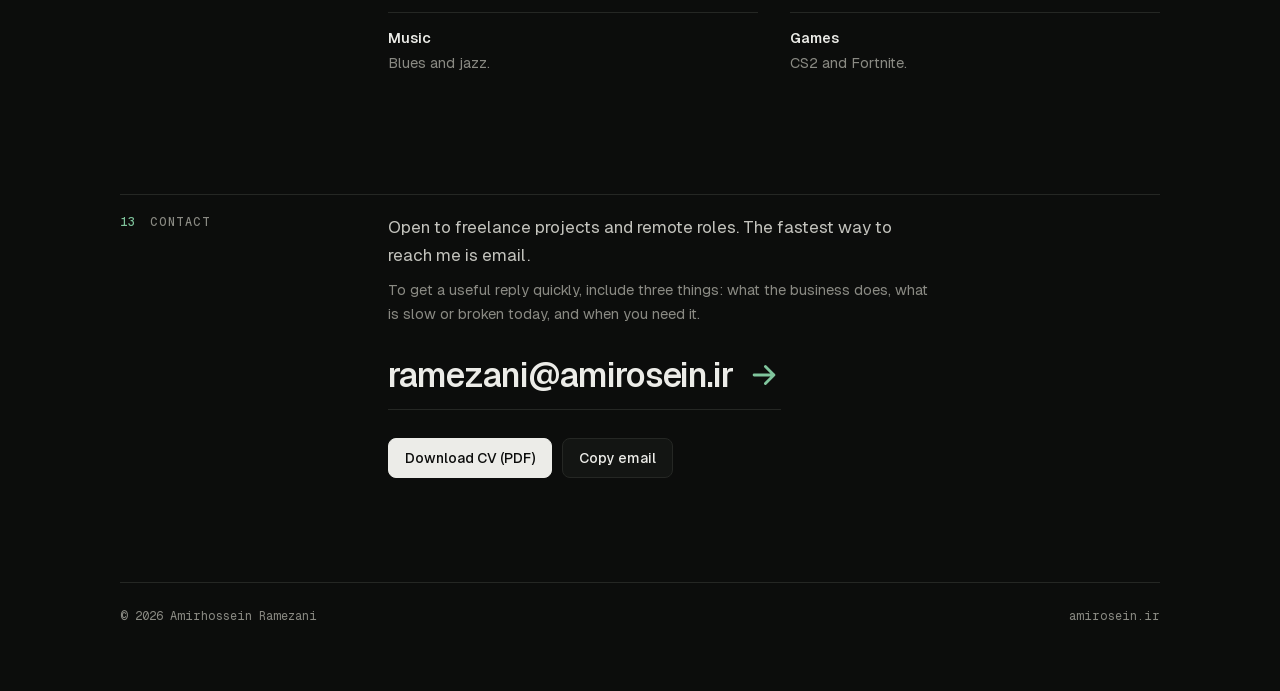
==== commit d251d02f: "Publish site 2026-11-23 16:01 Co-Authored-By: Claude Opus 5.5 <noreply@anthropic.com>" ====
--- a/index.html
+++ b/index.html
@@ -4,7 +4,7 @@
 <meta charset="utf-8">
 <meta name="viewport" content="width=device-width, initial-scale=1">
 <title>Amirhossein Ramezani — Software, IT &amp; Creative Production</title>
-<meta name="description" content="Full-stack developer and IT manager in Tehran with a background in architecture, film, animation and photography. Eight years running IT and building internal software for a multi-branch business.">
+<meta name="description" content="Full-stack developer and IT manager: CRM customization, business automation and data migration. Eight years building and running internal software for a multi-branch business. Fully remote.">
 <meta name="author" content="Amirhossein Ramezani">
 <meta name="color-scheme" content="dark light">
 <meta name="theme-color" content="#0C0D0C">
@@ -12,7 +12,7 @@
 
 <meta property="og:type" content="profile">
 <meta property="og:title" content="Amirhossein Ramezani — Software, IT &amp; Creative Production">
-<meta property="og:description" content="Full-stack developer and IT manager in Tehran with a background in architecture, film, animation and photography. Eight years running IT and building internal software for a multi-branch business.">
+<meta property="og:description" content="Full-stack developer and IT manager: CRM customization, business automation and data migration. Eight years building and running internal software for a multi-branch business. Fully remote.">
 <meta property="og:url" content="https://cv.amirosein.ir/">
 <meta property="og:image" content="https://cv.amirosein.ir/assets/og-en.png">
 <meta property="og:image:width" content="1200">
@@ -23,11 +23,11 @@
 <link rel="icon" href="assets/favicon.svg" type="image/svg+xml">
 <link rel="apple-touch-icon" href="assets/apple-touch-icon.png">
 <link rel="preload" href="assets/fonts/geist-var.woff2" as="font" type="font/woff2" crossorigin>
-<link rel="stylesheet" href="assets/style.css?v=0b5e39ab">
+<link rel="stylesheet" href="assets/style.css?v=2c2a93e4">
 <script>
   (function(){var d=document.documentElement;d.classList.add('js');try{var t=localStorage.getItem('theme');if(t==='light'||t==='dark')d.setAttribute('data-theme',t)}catch(e){}})();
 </script>
-<script type="application/ld+json">{"@context":"https://schema.org","@type":"Person","name":"Amirhossein Ramezani","jobTitle":"Full-Stack Developer · IT Manager · Creative Producer","email":"mailto:ramezani@amirosein.ir","url":"https://cv.amirosein.ir","address":{"@type":"PostalAddress","addressLocality":"Tehran","addressCountry":"IR"},"alumniOf":"Islamic Azad University, South Tehran Branch","sameAs":[]}</script>
+<script type="application/ld+json">{"@context":"https://schema.org","@type":"Person","name":"Amirhossein Ramezani","jobTitle":"Full-Stack Developer · IT Manager · Creative Producer","email":"mailto:ramezani@amirosein.ir","url":"https://cv.amirosein.ir","alumniOf":"Islamic Azad University, South Tehran Branch","sameAs":[]}</script>
 </head>
 <body>
 <a class="skip" href="#main">Skip to content</a>
@@ -35,7 +35,7 @@
   <div class="progress" aria-hidden="true"></div>
   <div class="top-in">
     <a class="brand" href="#top">Amirhossein Ramezani</a>
-    <nav class="nav" aria-label="Primary"><a href="#approach">Approach</a><a href="#work">Work</a><a href="#capabilities">Capabilities</a><a href="#experience">Experience</a><a href="#media">Film &amp; photo</a><a href="#contact">Contact</a></nav>
+    <nav class="nav" aria-label="Primary"><a href="#approach">Approach</a><a href="#work">Work</a><a href="#offers">Services</a><a href="#capabilities">Capabilities</a><a href="#experience">Experience</a><a href="#media">Film &amp; photo</a><a href="#contact">Contact</a></nav>
     <div class="tools">
       <button class="icon-btn menu" type="button" aria-label="Open menu" data-close="Close menu" aria-expanded="false" aria-controls="mnav">
         <svg viewBox="0 0 24 24" aria-hidden="true"><path d="M4 7h16M4 12h16M4 17h16"/></svg>
@@ -48,7 +48,7 @@
       <a class="btn primary sm" href="cv/Amirhossein-Ramezani-CV.pdf" download>Download CV <span aria-hidden="true"><svg viewBox="0 0 24 24" width="1em" height="1em" fill="none" stroke="currentColor" stroke-width="2" stroke-linecap="round" stroke-linejoin="round" aria-hidden="true"><path d="M12 5v14M6 13l6 6 6-6"/></svg></span></a>
     </div>
   </div>
-  <nav class="mnav" id="mnav" aria-label="Primary"><a href="#approach">Approach</a><a href="#work">Work</a><a href="#capabilities">Capabilities</a><a href="#experience">Experience</a><a href="#media">Film &amp; photo</a><a href="#contact">Contact</a></nav>
+  <nav class="mnav" id="mnav" aria-label="Primary"><a href="#approach">Approach</a><a href="#work">Work</a><a href="#offers">Services</a><a href="#capabilities">Capabilities</a><a href="#experience">Experience</a><a href="#media">Film &amp; photo</a><a href="#contact">Contact</a></nav>
 </header>
 
 <main class="page" id="main">
@@ -56,9 +56,13 @@
     <p class="eyebrow load-in">Software · IT &amp; infrastructure · Design &amp; 3D · Film &amp; photography</p>
     <h1 class="load-in">I solve problems end to end — and look for the most efficient way to do it.</h1>
     <p class="hero-sub load-in">A full-stack developer and IT manager with a background in architecture, film, animation and photography. Currently rebuilding the HR platform 200+ people use every day.</p>
+    <div class="hero-actions load-in">
+      <a class="btn primary" href="mailto:ramezani@amirosein.ir?subject=Project%20enquiry">Start a conversation <svg viewBox="0 0 24 24" width="1em" height="1em" fill="none" stroke="currentColor" stroke-width="2" stroke-linecap="round" stroke-linejoin="round" aria-hidden="true"><path d="M5 12h14M13 6l6 6-6 6"/></svg></a>
+      <a class="btn" href="#work">See selected work</a>
+    </div>
     <div class="hero-meta load-in">
-      <span class="status"><span class="dot" aria-hidden="true"></span>Available for freelance and remote work</span>
-      <span>Tehran, Iran</span>
+      <span class="status"><span class="dot" aria-hidden="true"></span>Available for freelance and contract work</span>
+      <span>Fully remote</span>
       <a href="mailto:ramezani@amirosein.ir" dir="ltr">ramezani@amirosein.ir</a>
     </div>
   </section>
@@ -93,6 +97,7 @@
     <dt>Outcome</dt><dd class="outcome">Used by 200+ staff.</dd>
   </dl>
   <ul class="stack"><li>Next.js</li><li>React</li><li>PostgreSQL</li></ul>
+  
 </article>
 <article class="case reveal">
   <header>
@@ -106,6 +111,7 @@
     <dt>Outcome</dt><dd class="outcome">The company CRM, used by 80+ people.</dd>
   </dl>
   <ul class="stack"><li>Vtiger</li><li>PHP</li><li>MySQL</li><li>VoIP / PBX</li></ul>
+  <a class="more" href="work/vtiger-persian-crm/">Read the case study <svg viewBox="0 0 24 24" width="1em" height="1em" fill="none" stroke="currentColor" stroke-width="2" stroke-linecap="round" stroke-linejoin="round" aria-hidden="true"><path d="M5 12h14M13 6l6 6-6 6"/></svg></a>
 </article>
 <article class="case reveal">
   <header>
@@ -119,6 +125,7 @@
     <dt>Outcome</dt><dd class="outcome">Six years of records migrated with no data loss.</dd>
   </dl>
   <ul class="stack"><li>Linux</li><li>Windows Server</li><li>SQL Server</li><li>WireGuard</li></ul>
+  
 </article>
 <article class="case reveal">
   <header>
@@ -132,6 +139,7 @@
     <dt>Outcome</dt><dd class="outcome">7,000+ products and 55,000+ images catalogued.</dd>
   </dl>
   <ul class="stack"><li>PHP</li><li>MySQL</li><li>WordPress</li><li>Product photography</li></ul>
+  
 </article>
 <article class="case reveal">
   <header>
@@ -145,14 +153,19 @@
     <dt>Outcome</dt><dd class="outcome">156 episodes delivered across three seasons.</dd>
   </dl>
   <ul class="stack"><li>Production</li><li>Direction</li><li>Animation</li></ul>
+  
 </article></div></div>
 </section>
+<section class="sec" id="offers" aria-labelledby="h-offers">
+  <h2 class="sec-h" id="h-offers"><span class="n">04</span>How I can help</h2>
+  <div class="sec-body"><p class="offers-lead reveal">The kinds of projects I take on. Each one starts with a short conversation about the problem.</p><div class="caps offers"><div class="cap offer reveal"><h3>Business systems &amp; automation</h3><p>Internal platforms, dashboards and workflow tools that replace manual and paper-based work.</p><p class="tools" dir="auto">Built the HR platform used by 200+ staff.</p><a class="ask" href="mailto:ramezani@amirosein.ir?subject=Project%20enquiry%3A%20Business%20systems%20%26%20automation">Ask about this <svg viewBox="0 0 24 24" width="1em" height="1em" fill="none" stroke="currentColor" stroke-width="2" stroke-linecap="round" stroke-linejoin="round" aria-hidden="true"><path d="M5 12h14M13 6l6 6-6 6"/></svg></a></div><div class="cap offer reveal"><h3>CRM &amp; open-source customization</h3><p>Adapting tools such as Vtiger and Frappe: Persian and right-to-left support, Jalali calendar, SMS and phone integration.</p><p class="tools" dir="auto">Localized Vtiger CRM for 80+ users.</p><a class="ask" href="mailto:ramezani@amirosein.ir?subject=Project%20enquiry%3A%20CRM%20%26%20open-source%20customization">Ask about this <svg viewBox="0 0 24 24" width="1em" height="1em" fill="none" stroke="currentColor" stroke-width="2" stroke-linecap="round" stroke-linejoin="round" aria-hidden="true"><path d="M5 12h14M13 6l6 6-6 6"/></svg></a></div><div class="cap offer reveal"><h3>Data migration</h3><p>Moving records between sales and accounting systems without losing history.</p><p class="tools" dir="auto">Six years of records migrated with no data loss.</p><a class="ask" href="mailto:ramezani@amirosein.ir?subject=Project%20enquiry%3A%20Data%20migration">Ask about this <svg viewBox="0 0 24 24" width="1em" height="1em" fill="none" stroke="currentColor" stroke-width="2" stroke-linecap="round" stroke-linejoin="round" aria-hidden="true"><path d="M5 12h14M13 6l6 6-6 6"/></svg></a></div><div class="cap offer reveal"><h3>Infrastructure &amp; IT setup</h3><p>Servers, private networks, backups and recovery — set up so they keep running.</p><p class="tools" dir="auto">Run 3 servers and 120+ workstations.</p><a class="ask" href="mailto:ramezani@amirosein.ir?subject=Project%20enquiry%3A%20Infrastructure%20%26%20IT%20setup">Ask about this <svg viewBox="0 0 24 24" width="1em" height="1em" fill="none" stroke="currentColor" stroke-width="2" stroke-linecap="round" stroke-linejoin="round" aria-hidden="true"><path d="M5 12h14M13 6l6 6-6 6"/></svg></a></div></div></div>
+</section>
 <section class="sec" id="capabilities" aria-labelledby="h-capabilities">
-  <h2 class="sec-h" id="h-capabilities"><span class="n">04</span>Capabilities</h2>
+  <h2 class="sec-h" id="h-capabilities"><span class="n">05</span>Capabilities</h2>
   <div class="sec-body"><div class="caps"><div class="cap reveal"><h3>Software development</h3><p>Internal platforms, CRM customization and online stores.</p><p class="tools" dir="auto">Next.js, React, TypeScript, JavaScript, PHP, Python, C++, HTML &amp; CSS, Tailwind CSS, Frappe, WordPress, PrestaShop, Vtiger CRM</p></div><div class="cap reveal"><h3>IT &amp; infrastructure</h3><p>Sole IT lead for 200+ staff, 120+ workstations and 3 servers.</p><p class="tools" dir="auto">Linux, Windows Server, Docker, Apache, cPanel, WireGuard, Secure networking &amp; tunneling, Proxy infrastructure, VoIP / PBX, Git</p></div><div class="cap reveal"><h3>Data</h3><p>Six years of sales and accounting records migrated with no data loss.</p><p class="tools" dir="auto">PostgreSQL, MySQL, SQL Server, Backup &amp; recovery, Data migration, Sepidar, Arian System, Nemesys, Holoo</p></div><div class="cap reveal"><h3>Architecture &amp; 3D</h3><p>B.Sc. in architecture; 3D since primary school.</p><p class="tools" dir="auto">3ds Max, Blender, Revit, AutoCAD, Lumion, iClone, Character Creator</p></div><div class="cap reveal"><h3>Film &amp; animation</h3><p>Producer, director, animator and editor for IRIB and Sima Film.</p><p class="tools" dir="auto">Premiere Pro, After Effects, iClone, Character Creator</p></div><div class="cap reveal"><h3>Photography &amp; design</h3><p>Architectural, product, portrait and industrial photography.</p><p class="tools" dir="auto">Photography, Photoshop, Illustrator, InDesign</p></div><div class="cap reveal"><h3>Business &amp; events</h3><p>Two book cafés, two startups, retail launch events and a 2,000-visitor event.</p><p class="tools" dir="auto">Planning, Operations, Marketing, Team leadership</p></div><div class="cap reveal"><h3>AI-assisted work</h3><p>AI tools used daily across development and operations.</p><p class="tools" dir="auto">Claude Code, Cursor, OpenCode, Antigravity</p></div></div></div>
 </section>
 <section class="sec" id="experience" aria-labelledby="h-experience">
-  <h2 class="sec-h" id="h-experience"><span class="n">05</span>Experience</h2>
+  <h2 class="sec-h" id="h-experience"><span class="n">06</span>Experience</h2>
   <div class="sec-body"><div class="rows">
 <div class="row reveal">
   <div class="when">2018 — Present</div>
@@ -163,7 +176,7 @@
   </div>
 </div>
 <div class="row reveal">
-  <div class="when">2015 — Present</div>
+  <div class="when">2014 — Present</div>
   <div class="what">
     <h3>Founder</h3>
     <p class="org">Moroor Studio — Web Design &amp; Photography <span class="note">· freelance since 2014</span></p>
@@ -188,7 +201,7 @@
 </div></div></div>
 </section>
 <section class="sec" id="ventures" aria-labelledby="h-ventures">
-  <h2 class="sec-h" id="h-ventures"><span class="n">06</span>Ventures</h2>
+  <h2 class="sec-h" id="h-ventures"><span class="n">07</span>Ventures</h2>
   <div class="sec-body"><div class="rows">
 <div class="row reveal">
   <div class="when">2019 — 2020</div>
@@ -224,7 +237,7 @@
 </div></div></div>
 </section>
 <section class="sec" id="media" aria-labelledby="h-media">
-  <h2 class="sec-h" id="h-media"><span class="n">07</span>Film, animation &amp; photography</h2>
+  <h2 class="sec-h" id="h-media"><span class="n">08</span>Film, animation &amp; photography</h2>
   <div class="sec-body"><div class="rows">
 <div class="row reveal">
   <div class="when">2019 — 2024</div>
@@ -284,11 +297,11 @@
 </div></div></div>
 </section>
 <section class="sec" id="timeline" aria-labelledby="h-timeline">
-  <h2 class="sec-h" id="h-timeline"><span class="n">08</span>Timeline</h2>
-  <div class="sec-body"><ol class="timeline"><li class="reveal"><span class="y">2000</span><p>My first computer, at five.</p></li><li class="reveal"><span class="y">2005</span><p>Fifth grade: I start teaching myself 3ds Max.</p></li><li class="reveal"><span class="y">2010</span><p>I start on web development, programming and visual effects.</p></li><li class="reveal"><span class="y">2011</span><p>My first programs, in C++.</p></li><li class="reveal"><span class="y">2013</span><p>I begin a degree in architecture.</p></li><li class="reveal"><span class="y">2014</span><p>World Cup TV teasers, my first commercial websites and sky3d.ir. Laptop repair on the side.</p></li><li class="reveal"><span class="y">2015</span><p>I found Moroor Studio, co-organize Architect’s Day (2,000+ visitors) and enter a short film in the Film 100 festival.</p></li><li class="reveal"><span class="y">2016</span><p>Architectural photography for Naghsh-e Memar; I start editing Oral History of Iran.</p></li><li class="reveal"><span class="y">2017</span><p>I direct a documentary for IRIB Channel 4 and head digital media at an events company.</p></li><li class="reveal"><span class="y">2018</span><p>I graduate and build Lens Finder for Noor Eye Hospital.</p></li><li class="reveal"><span class="y">2019</span><p>I open two book cafés and start producing Farayand.</p></li><li class="reveal"><span class="y">2020</span><p>I become IT manager at Noor and launch its online store.</p></li><li class="reveal"><span class="y">2022</span><p>Launch events for DGLand’s first retail stores.</p></li><li class="reveal"><span class="y">2023</span><p>Product photography for Hamrahtel’s AKO brand.</p></li><li class="reveal"><span class="y">2025</span><p>I build the internal automation platform.</p></li><li class="reveal"><span class="y">2026</span><p>The localized CRM ships; the platform gets a redesign.</p></li></ol></div>
+  <h2 class="sec-h" id="h-timeline"><span class="n">09</span>Timeline</h2>
+  <div class="sec-body"><ol class="timeline"><li class="reveal"><span class="y">2000</span><p>My first computer, at five.</p></li><li class="reveal"><span class="y">2005</span><p>Fifth grade: I start teaching myself 3ds Max.</p></li><li class="reveal"><span class="y">2010</span><p>I start on web development, programming and visual effects.</p></li><li class="reveal"><span class="y">2011</span><p>My first programs, in C++.</p></li><li class="reveal"><span class="y">2013</span><p>I begin a degree in architecture.</p></li><li class="reveal"><span class="y">2014</span><p>I found Moroor Studio. World Cup TV teasers, my first commercial websites and sky3d.ir. Laptop repair on the side.</p></li><li class="reveal"><span class="y">2015</span><p>I co-organize Architect’s Day (2,000+ visitors) and enter a short film in the Film 100 festival.</p></li><li class="reveal"><span class="y">2016</span><p>Architectural photography for Naghsh-e Memar; I start editing Oral History of Iran.</p></li><li class="reveal"><span class="y">2017</span><p>I direct a documentary for IRIB Channel 4 and head digital media at an events company.</p></li><li class="reveal"><span class="y">2018</span><p>I graduate and build Lens Finder for Noor Eye Hospital.</p></li><li class="reveal"><span class="y">2019</span><p>I open two book cafés and start producing Farayand.</p></li><li class="reveal"><span class="y">2020</span><p>I become IT manager at Noor and launch its online store.</p></li><li class="reveal"><span class="y">2022</span><p>Launch events for DGLand’s first retail stores.</p></li><li class="reveal"><span class="y">2023</span><p>Product photography for Hamrahtel’s AKO brand.</p></li><li class="reveal"><span class="y">2025</span><p>I build the internal automation platform.</p></li><li class="reveal"><span class="y">2026</span><p>The localized CRM ships; the platform gets a redesign.</p></li></ol></div>
 </section>
 <section class="sec" id="education" aria-labelledby="h-education">
-  <h2 class="sec-h" id="h-education"><span class="n">09</span>Education</h2>
+  <h2 class="sec-h" id="h-education"><span class="n">10</span>Education</h2>
   <div class="sec-body"><div class="rows">
 <div class="row reveal">
   <div class="when">2013 — 2018</div>
@@ -300,17 +313,18 @@
 </div></div></div>
 </section>
 <section class="sec" id="languages" aria-labelledby="h-languages">
-  <h2 class="sec-h" id="h-languages"><span class="n">10</span>Languages</h2>
+  <h2 class="sec-h" id="h-languages"><span class="n">11</span>Languages</h2>
   <div class="sec-body"><div class="kv"><div class="kv-row reveal"><div class="k">Persian</div><div class="v">Native</div></div><div class="kv-row reveal"><div class="k">English</div><div class="v">Intermediate (strong listening, conversational speaking)</div></div></div></div>
 </section>
 <section class="sec" id="interests" aria-labelledby="h-interests">
-  <h2 class="sec-h" id="h-interests"><span class="n">11</span>Interests</h2>
+  <h2 class="sec-h" id="h-interests"><span class="n">12</span>Interests</h2>
   <div class="sec-body"><div class="interests"><div class="reveal"><h3>Tennis</h3><p>Regular player for several years; basketball before that.</p></div><div class="reveal"><h3>Nature</h3><p>Travel to forests and green, quiet places.</p></div><div class="reveal"><h3>Persian cooking</h3><p>Traditional dishes, cooked slowly.</p></div><div class="reveal"><h3>Reading &amp; podcasts</h3><p>Psychology and personal growth — <strong>Choice Theory</strong> by William Glasser is the book I recommend most.</p></div><div class="reveal"><h3>Philosophy</h3><p>Ethics and questions about people and society.</p></div><div class="reveal"><h3>Astronomy</h3><p>An amateur interest.</p></div><div class="reveal"><h3>Music</h3><p>Blues and jazz.</p></div><div class="reveal"><h3>Games</h3><p>CS2 and Fortnite.</p></div></div></div>
 </section>
 <section class="sec" id="contact" aria-labelledby="h-contact">
-  <h2 class="sec-h" id="h-contact"><span class="n">12</span>Contact</h2>
+  <h2 class="sec-h" id="h-contact"><span class="n">13</span>Contact</h2>
   <div class="sec-body"><div class="contact">
       <p class="contact-lead reveal">Open to freelance projects and remote roles. The fastest way to reach me is email.</p>
+      <p class="contact-hint reveal">To get a useful reply quickly, include three things: what the business does, what is slow or broken today, and when you need it.</p>
       <a class="mail reveal" href="mailto:ramezani@amirosein.ir" dir="ltr">ramezani@amirosein.ir<span aria-hidden="true"><svg viewBox="0 0 24 24" width="1em" height="1em" fill="none" stroke="currentColor" stroke-width="2" stroke-linecap="round" stroke-linejoin="round" aria-hidden="true"><path d="M5 12h14M13 6l6 6-6 6"/></svg></span></a>
       <div class="actions reveal">
         <a class="btn primary" href="cv/Amirhossein-Ramezani-CV.pdf" download>Download CV (PDF)</a>
--- a/assets/style.css
+++ b/assets/style.css
@@ -47,8 +47,8 @@
 .top { position: sticky; top: 0; z-index: 20; background: color-mix(in srgb, var(--bg) 84%, transparent); backdrop-filter: blur(12px); -webkit-backdrop-filter: blur(12px); border-bottom: 1px solid var(--line); }
 .top-in { max-width: 1120px; margin: 0 auto; padding: 0 40px; height: 60px; display: flex; align-items: center; gap: 32px; }
 .brand { font-weight: 600; letter-spacing: -.02em; white-space: nowrap; }
-.nav { display: flex; gap: 22px; margin-inline-start: auto; font-size: 14px; color: var(--muted); }
-.nav a { transition: color .2s; }
+.nav { display: flex; gap: 20px; margin-inline-start: auto; font-size: 14px; color: var(--muted); }
+.nav a { transition: color .2s; white-space: nowrap; }
 .nav a:hover, .nav a.on { color: var(--ink); }
 .tools { display: flex; align-items: center; gap: 8px; }
 .icon-btn { display: inline-grid; place-items: center; width: 32px; height: 32px; padding: 0; border-radius: 8px; border: 1px solid var(--line); background: none; color: var(--ink); font: 600 12px/1 var(--sans); cursor: pointer; transition: border-color .2s; }
@@ -202,6 +202,49 @@
 .js .reveal { opacity: 0; transform: translateY(12px); transition: opacity .9s var(--ease), transform .9s var(--ease); }
 .js .reveal.in { opacity: 1; transform: none; }
 
+/* ---------- brand additions: hero actions, services, case-study page ---------- */
+.hero-actions { display: flex; flex-wrap: wrap; gap: 10px; margin-top: 32px; }
+.hero-actions + .hero-meta { margin-top: 28px; }
+.ready .hero > .load-in:nth-child(5) { transition-delay: 480ms; }
+
+.offers-lead { max-width: 52ch; margin-bottom: 24px; color: var(--ink-2); font-size: 16.5px; }
+.caps > :last-child:nth-child(odd) { grid-column: 1 / -1; }
+.offer { display: flex; flex-direction: column; }
+.offer .tools { margin-top: 10px; }
+.ask { display: inline-flex; align-items: center; gap: 6px; align-self: flex-start; margin-top: auto; padding-top: 16px; font: 500 13px/1 var(--sans); color: var(--accent); }
+.ask svg, .more svg { width: 1em; height: 1em; flex: none; transition: transform .2s var(--ease); }
+.ask:hover svg, .more:hover svg { transform: translateX(3px); }
+[dir="rtl"] .ask:hover svg, [dir="rtl"] .more:hover svg { transform: translateX(-3px); }
+.case .more { display: inline-flex; align-items: center; gap: 6px; margin-top: 18px; font: 500 13.5px/1 var(--sans); color: var(--accent); border-bottom: 1px solid transparent; padding-bottom: 3px; transition: border-color .2s; }
+.case .more:hover { border-color: var(--accent); }
+.contact-hint { margin-top: 10px; max-width: 54ch; color: var(--muted); font-size: 14.5px; }
+
+.top-in.simple .tools { margin-inline-start: auto; }
+.cs { max-width: 720px; margin: 0 auto; padding: 72px 0 24px; }
+.cs .back { display: inline-flex; align-items: center; gap: 8px; font: 500 13px/1 var(--mono); color: var(--muted); transition: color .2s; }
+.cs .back:hover { color: var(--ink); }
+.cs .back svg { width: 1em; height: 1em; }
+.cs h1 { margin-top: 28px; font-size: clamp(30px, 4.6vw, 46px); font-weight: 580; letter-spacing: -.035em; line-height: 1.1; text-wrap: balance; }
+.cs .lead { margin-top: 20px; font-size: clamp(17px, 1.7vw, 20px); line-height: 1.55; color: var(--ink-2); }
+.cs .facts { display: grid; grid-template-columns: 1fr 1fr 2fr; gap: 0; margin-top: 36px; border-block: 1px solid var(--line); }
+.cs .facts > div { padding: 16px 20px; }
+.cs .facts > div:first-child { padding-inline-start: 0; }
+.cs .facts > div + div { border-inline-start: 1px solid var(--line); }
+.cs .facts dt { font: 500 11px/1.6 var(--mono); letter-spacing: .06em; text-transform: uppercase; color: var(--muted); }
+.cs .facts dd { margin-top: 4px; font-size: 14.5px; color: var(--ink); }
+.cs section { margin-top: 48px; }
+.cs h2 { margin-bottom: 14px; font: 500 12px/1.5 var(--mono); letter-spacing: .08em; text-transform: uppercase; color: var(--accent); }
+.cs section p { max-width: 62ch; font-size: 17px; line-height: 1.7; color: var(--ink-2); }
+.cs section p + p { margin-top: 1em; }
+.cs section li { position: relative; padding-inline-start: 20px; font-size: 17px; line-height: 1.6; color: var(--ink-2); }
+.cs section li + li { margin-top: 8px; }
+.cs section li::before { content: ''; position: absolute; inset-inline-start: 0; top: .8em; width: 8px; height: 1px; background: var(--accent); }
+.cs > .stack { margin-top: 48px; }
+.cs .cta { margin-top: 64px; padding: 28px; border: 1px solid var(--line); border-radius: 12px; background: var(--surface); }
+.cs .cta h2 { margin-bottom: 8px; color: var(--ink); font: 580 20px/1.3 var(--sans); letter-spacing: -.02em; text-transform: none; }
+.cs .cta p { color: var(--ink-2); font-size: 16px; }
+.cs .cta .actions { margin-top: 20px; }
+
 /* ---------- responsive ---------- */
 @media (max-width: 1000px) {
   .nav { display: none; }
@@ -238,6 +281,10 @@
   .portrait { max-width: 160px; }
   .timeline li { grid-template-columns: 52px minmax(0, 1fr); gap: 12px; }
   .foot { flex-direction: column; }
+  .cs { padding-top: 48px; }
+  .cs .facts { grid-template-columns: 1fr 1fr; }
+  .cs .facts > div:nth-child(3) { grid-column: 1 / -1; padding-inline-start: 0; border-inline-start: 0; border-top: 1px solid var(--line); }
+  .cs .cta { padding: 22px; }
 }
 @media (prefers-reduced-motion: reduce) {
   html { scroll-behavior: auto; }
